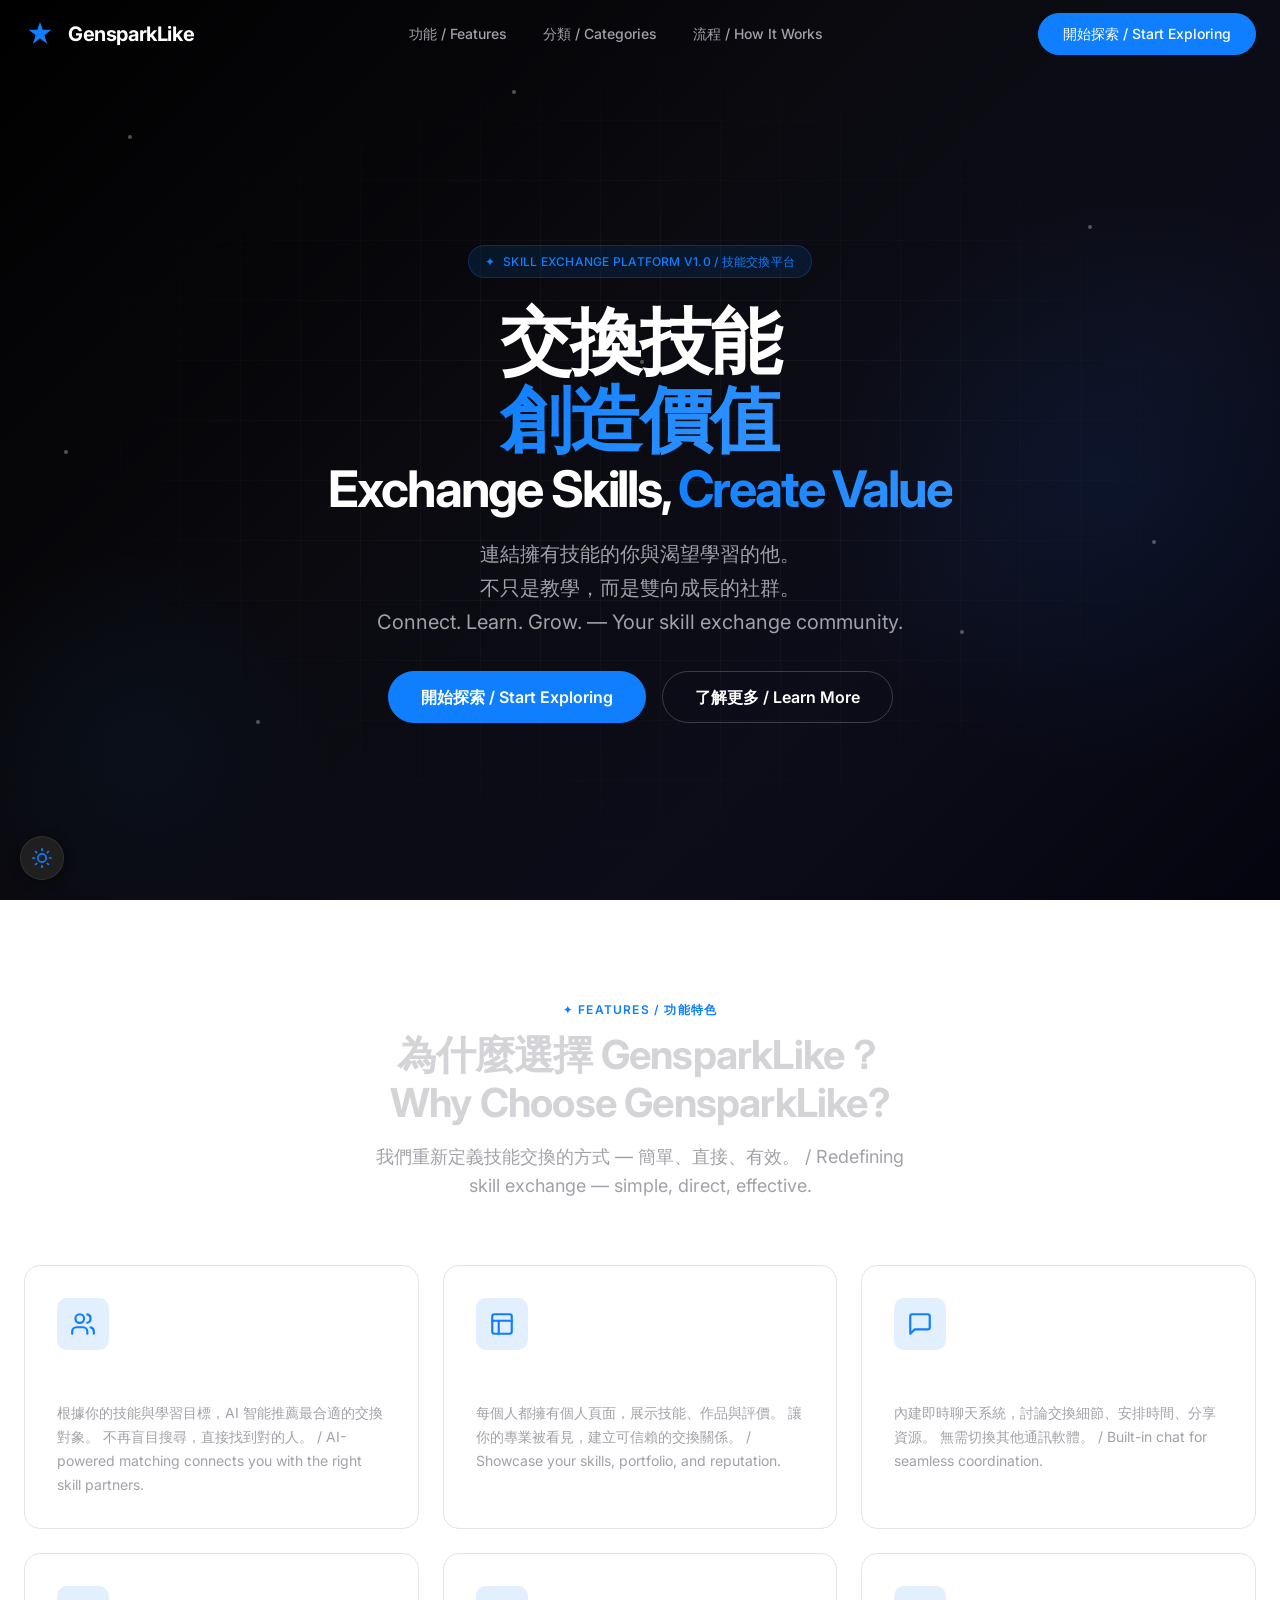
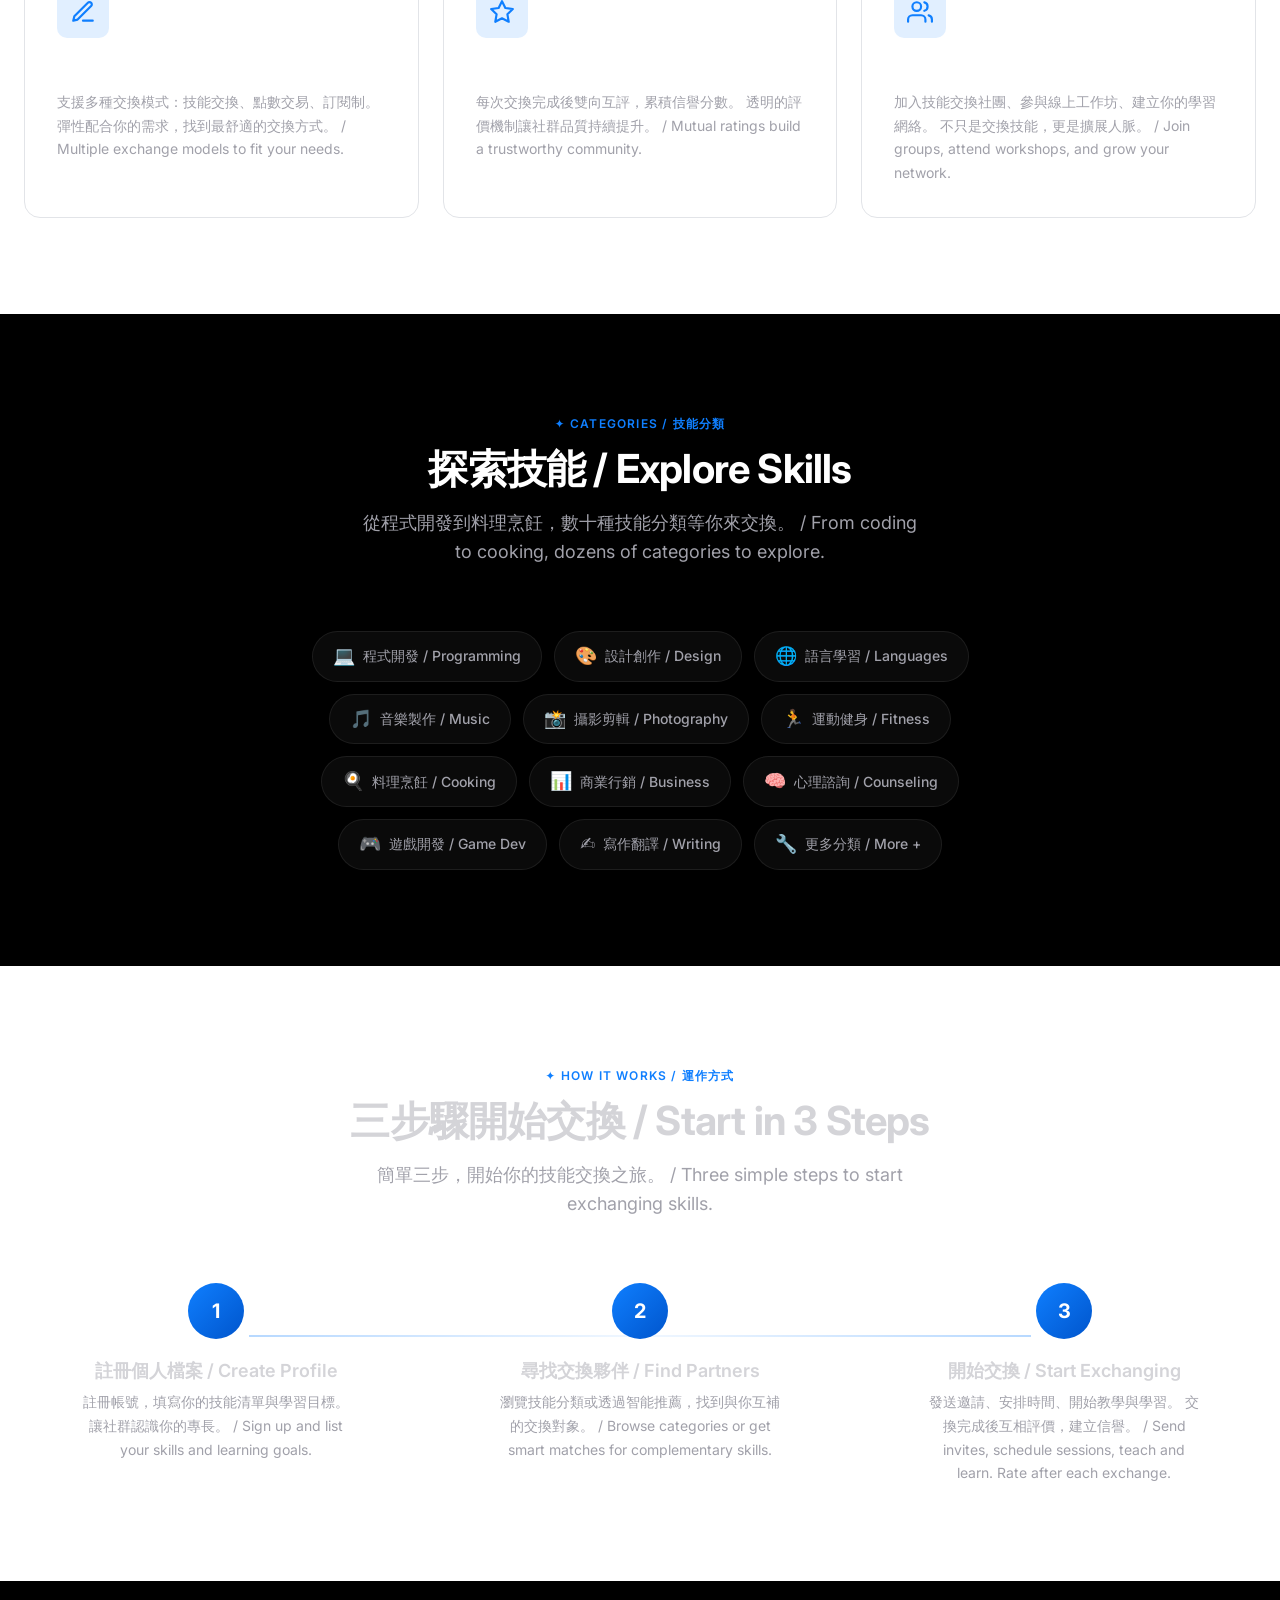
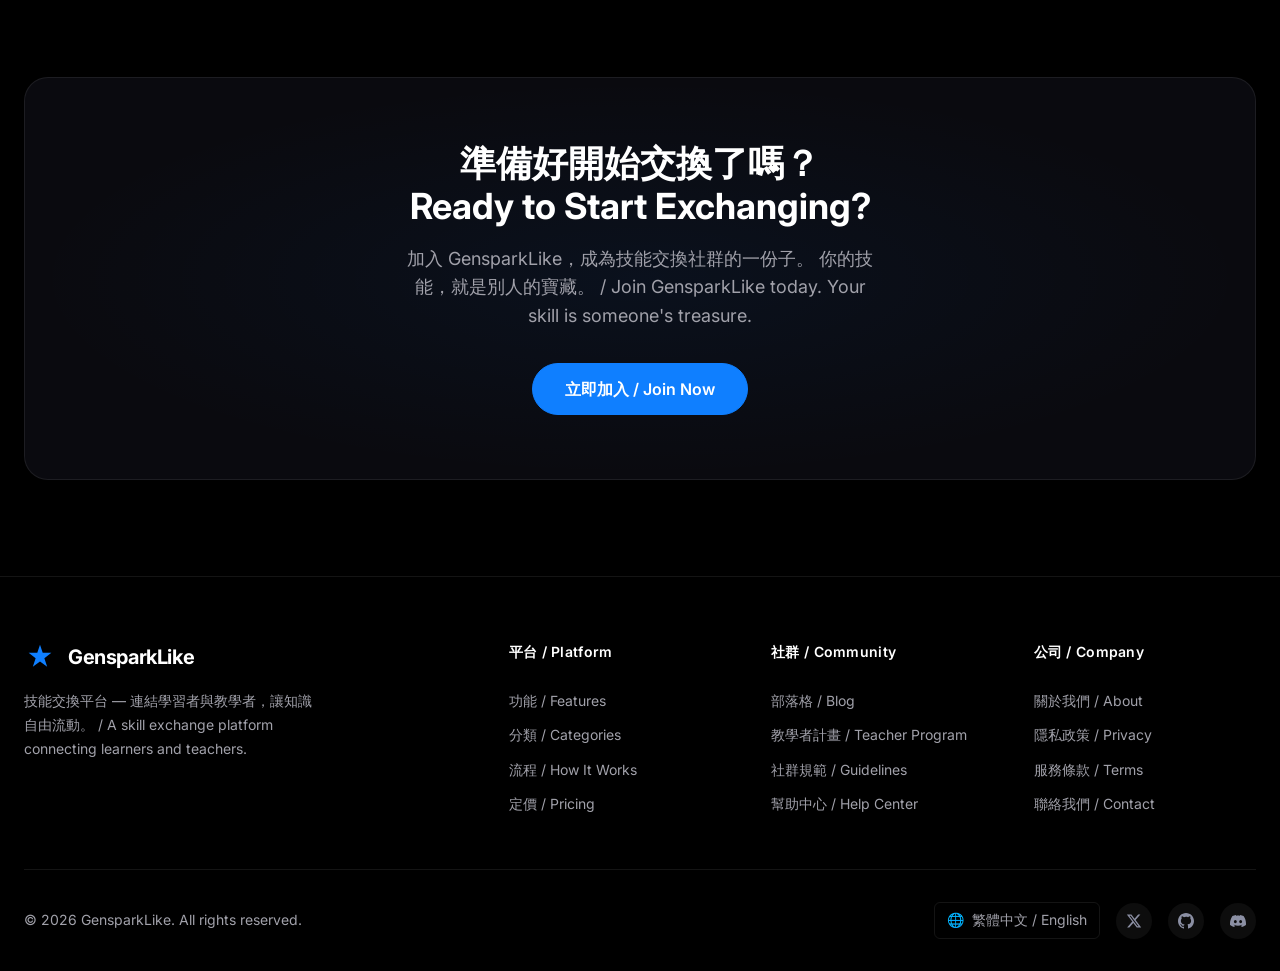
==== index.html @ 3aaff6c7 "feat: GensparkLike replica — workspace page with 30 themes, assistant settings, Cloudflare tunnel" ====
<!DOCTYPE html>
<html lang="zh-TW">
<head>
  <meta charset="UTF-8" />
  <meta name="viewport" content="width=device-width, initial-scale=1.0, maximum-scale=1.0, user-scalable=no" />
  <title>GensparkLike — Skill Exchange Platform / 技能交換平台</title>
  <meta name="description" content="GensparkLike is your skill exchange platform. Connect, learn, and grow through skill swapping. / 技能交換平台，連結學習者與教學者，交換技能共同成長。" />

  <!-- Fonts / 字體 -->
  <link rel="preconnect" href="https://fonts.googleapis.com" />
  <link rel="preconnect" href="https://fonts.gstatic.com" crossorigin />
  <link rel="stylesheet" href="https://fonts.googleapis.com/css2?family=Inter:wght@400;500;600;700&family=Source+Serif+4:ital,wght@0,400;0,600;0,700;1,400&family=JetBrains+Mono:wght@400;500&display=swap" />

  <!-- Stylesheet / 主樣式表 -->
  <link rel="stylesheet" href="assets/css/style.css" />
  <link rel="icon" type="image/svg+xml" href="data:image/svg+xml,%3Csvg xmlns='http://www.w3.org/2000/svg' viewBox='0 0 32 32'%3E%3Cpath d='M16 2L19.09 11.26L29 11.26L21 17.48L24.18 27L16 21.14L7.82 27L11 17.48L3 11.26L12.91 11.26Z' fill='%230f7fff'/%3E%3C/svg%3E" />
</head>
<body>

  <!-- ============================================================
       NAVBAR / 導航列
       ============================================================ -->
  <nav class="navbar" role="navigation" aria-label="Main navigation / 主導航">
    <div class="container">
      <!-- Logo -->
      <a href="/" class="navbar-logo">
        <span class="logo-icon">
          <svg viewBox="0 0 32 32" fill="none" xmlns="http://www.w3.org/2000/svg">
            <path d="M16 2L19.09 11.26L29 11.26L21 17.48L24.18 27L16 21.14L7.82 27L11 17.48L3 11.26L12.91 11.26Z" fill="#0f7fff"/>
          </svg>
        </span>
        GensparkLike
      </a>

      <!-- Navigation links / 導航連結 -->
      <div class="navbar-links">
        <a href="#features">功能 / Features</a>
        <a href="#categories">分類 / Categories</a>
        <a href="#how-it-works">流程 / How It Works</a>
      </div>

      <!-- Actions -->
      <div class="navbar-actions">
        <a href="workspace/" class="btn btn-primary">開始探索 / Start Exploring</a>
      </div>

      <!-- Hamburger toggle / 漢堡選單按鈕 -->
      <button class="navbar-toggle" aria-label="Toggle menu / 切換選單">
        <span></span>
        <span></span>
        <span></span>
      </button>
    </div>
  </nav>

  <!-- ============================================================
       HERO / 主視覺區
       ============================================================ -->
  <section class="hero" id="hero">
    <!-- 背景裝飾 / Decorative elements -->
    <div class="hero-glow"></div>
    <div class="hero-glow-2"></div>
    <div class="hero-stars">
      <div class="hero-star"></div>
      <div class="hero-star"></div>
      <div class="hero-star"></div>
      <div class="hero-star"></div>
      <div class="hero-star"></div>
      <div class="hero-star"></div>
      <div class="hero-star"></div>
      <div class="hero-star"></div>
    </div>

    <div class="hero-content">
      <div class="hero-badge">
        <span>✦</span>
        <span>Skill Exchange Platform v1.0 / 技能交換平台</span>
      </div>

      <h1 class="hero-title">
        交換技能<br class="mobile-only" />
        <span class="highlight">創造價值</span>
        <br />
        <span style="font-size: 0.7em; display: block; margin-top: 0.1em;">
          Exchange Skills, <span class="highlight">Create Value</span>
        </span>
      </h1>

      <p class="hero-subtitle">
        連結擁有技能的你與渴望學習的他。<br />
        不只是教學，而是雙向成長的社群。
        <br class="mobile-only" />
        Connect. Learn. Grow. — Your skill exchange community.
      </p>

      <div class="hero-actions">
        <a href="workspace/" class="btn btn-primary btn-lg">開始探索 / Start Exploring</a>
        <a href="#how-it-works" class="btn btn-secondary btn-lg">了解更多 / Learn More</a>
      </div>
    </div>
  </section>

  <!-- ============================================================
       FEATURES / 特色功能 (淺色背景)
       ============================================================ -->
  <section class="section section-light" id="features">
    <div class="container">
      <div class="section-header">
        <span class="section-label">✦ Features / 功能特色</span>
        <h2 class="section-title">為什麼選擇 GensparkLike？<br />Why Choose GensparkLike?</h2>
        <p class="section-desc">
          我們重新定義技能交換的方式 — 簡單、直接、有效。
          / Redefining skill exchange — simple, direct, effective.
        </p>
      </div>

      <div class="features-grid">
        <!-- Feature 1 -->
        <div class="feature-card fade-in">
          <div class="icon">
            <svg viewBox="0 0 24 24" fill="none" stroke="currentColor" stroke-width="2" stroke-linecap="round" stroke-linejoin="round">
              <path d="M16 21v-2a4 4 0 0 0-4-4H6a4 4 0 0 0-4 4v2" />
              <circle cx="9" cy="7" r="4" />
              <path d="M22 21v-2a4 4 0 0 0-3-3.87" />
              <path d="M16 3.13a4 4 0 0 1 0 7.75" />
            </svg>
          </div>
          <h3>智能配對 / Smart Matching</h3>
          <p>
            根據你的技能與學習目標，AI 智能推薦最合適的交換對象。
            不再盲目搜尋，直接找到對的人。
            / AI-powered matching connects you with the right skill partners.
          </p>
        </div>

        <!-- Feature 2 -->
        <div class="feature-card fade-in">
          <div class="icon">
            <svg viewBox="0 0 24 24" fill="none" stroke="currentColor" stroke-width="2" stroke-linecap="round" stroke-linejoin="round">
              <rect x="3" y="3" width="18" height="18" rx="2" ry="2" />
              <line x1="3" y1="9" x2="21" y2="9" />
              <line x1="9" y1="21" x2="9" y2="9" />
            </svg>
          </div>
          <h3>作品展示 / Portfolio Showcase</h3>
          <p>
            每個人都擁有個人頁面，展示技能、作品與評價。
            讓你的專業被看見，建立可信賴的交換關係。
            / Showcase your skills, portfolio, and reputation.
          </p>
        </div>

        <!-- Feature 3 -->
        <div class="feature-card fade-in">
          <div class="icon">
            <svg viewBox="0 0 24 24" fill="none" stroke="currentColor" stroke-width="2" stroke-linecap="round" stroke-linejoin="round">
              <path d="M21 15a2 2 0 0 1-2 2H7l-4 4V5a2 2 0 0 1 2-2h14a2 2 0 0 1 2 2z" />
            </svg>
          </div>
          <h3>即時溝通 / Instant Messaging</h3>
          <p>
            內建即時聊天系統，討論交換細節、安排時間、分享資源。
            無需切換其他通訊軟體。
            / Built-in chat for seamless coordination.
          </p>
        </div>

        <!-- Feature 4 -->
        <div class="feature-card fade-in">
          <div class="icon">
            <svg viewBox="0 0 24 24" fill="none" stroke="currentColor" stroke-width="2" stroke-linecap="round" stroke-linejoin="round">
              <path d="M12 20h9" />
              <path d="M16.5 3.5a2.121 2.121 0 0 1 3 3L7 19l-4 1 1-4L16.5 3.5z" />
            </svg>
          </div>
          <h3>靈活交易 / Flexible Exchange</h3>
          <p>
            支援多種交換模式：技能交換、點數交易、訂閱制。
            彈性配合你的需求，找到最舒適的交換方式。
            / Multiple exchange models to fit your needs.
          </p>
        </div>

        <!-- Feature 5 -->
        <div class="feature-card fade-in">
          <div class="icon">
            <svg viewBox="0 0 24 24" fill="none" stroke="currentColor" stroke-width="2" stroke-linecap="round" stroke-linejoin="round">
              <polygon points="12 2 15.09 8.26 22 9.27 17 14.14 18.18 21.02 12 17.77 5.82 21.02 7 14.14 2 9.27 8.91 8.26 12 2" />
            </svg>
          </div>
          <h3>評價系統 / Rating System</h3>
          <p>
            每次交換完成後雙向互評，累積信譽分數。
            透明的評價機制讓社群品質持續提升。
            / Mutual ratings build a trustworthy community.
          </p>
        </div>

        <!-- Feature 6 -->
        <div class="feature-card fade-in">
          <div class="icon">
            <svg viewBox="0 0 24 24" fill="none" stroke="currentColor" stroke-width="2" stroke-linecap="round" stroke-linejoin="round">
              <path d="M17 21v-2a4 4 0 0 0-4-4H5a4 4 0 0 0-4 4v2" />
              <circle cx="9" cy="7" r="4" />
              <path d="M23 21v-2a4 4 0 0 0-3-3.87" />
              <path d="M16 3.13a4 4 0 0 1 0 7.75" />
            </svg>
          </div>
          <h3>社群成長 / Community Growth</h3>
          <p>
            加入技能交換社團、參與線上工作坊、建立你的學習網絡。
            不只是交換技能，更是擴展人脈。
            / Join groups, attend workshops, and grow your network.
          </p>
        </div>
      </div>
    </div>
  </section>

  <!-- ============================================================
       CATEGORIES / 技能分類 (深色背景)
       ============================================================ -->
  <section class="section section-dark" id="categories">
    <div class="container">
      <div class="section-header">
        <span class="section-label">✦ Categories / 技能分類</span>
        <h2 class="section-title">探索技能 / Explore Skills</h2>
        <p class="section-desc">
          從程式開發到料理烹飪，數十種技能分類等你來交換。
          / From coding to cooking, dozens of categories to explore.
        </p>
      </div>

      <div class="categories-grid">
        <div class="category-tag">
          <span class="tag-icon">💻</span>
          程式開發 / Programming
        </div>
        <div class="category-tag">
          <span class="tag-icon">🎨</span>
          設計創作 / Design
        </div>
        <div class="category-tag">
          <span class="tag-icon">🌐</span>
          語言學習 / Languages
        </div>
        <div class="category-tag">
          <span class="tag-icon">🎵</span>
          音樂製作 / Music
        </div>
        <div class="category-tag">
          <span class="tag-icon">📸</span>
          攝影剪輯 / Photography
        </div>
        <div class="category-tag">
          <span class="tag-icon">🏃</span>
          運動健身 / Fitness
        </div>
        <div class="category-tag">
          <span class="tag-icon">🍳</span>
          料理烹飪 / Cooking
        </div>
        <div class="category-tag">
          <span class="tag-icon">📊</span>
          商業行銷 / Business
        </div>
        <div class="category-tag">
          <span class="tag-icon">🧠</span>
          心理諮詢 / Counseling
        </div>
        <div class="category-tag">
          <span class="tag-icon">🎮</span>
          遊戲開發 / Game Dev
        </div>
        <div class="category-tag">
          <span class="tag-icon">✍️</span>
          寫作翻譯 / Writing
        </div>
        <div class="category-tag">
          <span class="tag-icon">🔧</span>
          更多分類 / More +
        </div>
      </div>
    </div>
  </section>

  <!-- ============================================================
       HOW IT WORKS / 運作流程 (淺色背景)
       ============================================================ -->
  <section class="section section-light" id="how-it-works">
    <div class="container">
      <div class="section-header">
        <span class="section-label">✦ How It Works / 運作方式</span>
        <h2 class="section-title">三步驟開始交換 / Start in 3 Steps</h2>
        <p class="section-desc">
          簡單三步，開始你的技能交換之旅。
          / Three simple steps to start exchanging skills.
        </p>
      </div>

      <div class="steps-grid">
        <!-- Step 1 -->
        <div class="step-card fade-in">
          <div class="step-number">1</div>
          <h3>註冊個人檔案 / Create Profile</h3>
          <p>
            註冊帳號，填寫你的技能清單與學習目標。
            讓社群認識你的專長。
            / Sign up and list your skills and learning goals.
          </p>
        </div>

        <!-- Step 2 -->
        <div class="step-card fade-in">
          <div class="step-number">2</div>
          <h3>尋找交換夥伴 / Find Partners</h3>
          <p>
            瀏覽技能分類或透過智能推薦，找到與你互補的交換對象。
            / Browse categories or get smart matches for complementary skills.
          </p>
        </div>

        <!-- Step 3 -->
        <div class="step-card fade-in">
          <div class="step-number">3</div>
          <h3>開始交換 / Start Exchanging</h3>
          <p>
            發送邀請、安排時間、開始教學與學習。
            交換完成後互相評價，建立信譽。
            / Send invites, schedule sessions, teach and learn. Rate after each exchange.
          </p>
        </div>
      </div>
    </div>
  </section>

  <!-- ============================================================
       CTA BANNER / 行動呼籲 (深色背景)
       ============================================================ -->
  <section class="section section-dark">
    <div class="container">
      <div class="cta-banner fade-in">
        <h2>準備好開始交換了嗎？<br />Ready to Start Exchanging?</h2>
        <p>
          加入 GensparkLike，成為技能交換社群的一份子。
          你的技能，就是別人的寶藏。
          / Join GensparkLike today. Your skill is someone's treasure.
        </p>
        <a href="#" class="btn btn-primary btn-lg">立即加入 / Join Now</a>
      </div>
    </div>
  </section>

  <!-- ============================================================
       FOOTER / 頁尾
       ============================================================ -->
  <footer class="footer">
    <div class="container">
      <div class="footer-grid">
        <!-- Brand -->
        <div class="footer-brand">
          <a href="/" class="navbar-logo" style="margin-bottom: var(--space-4);">
            <span class="logo-icon">
              <svg viewBox="0 0 32 32" fill="none" xmlns="http://www.w3.org/2000/svg">
                <path d="M16 2L19.09 11.26L29 11.26L21 17.48L24.18 27L16 21.14L7.82 27L11 17.48L3 11.26L12.91 11.26Z" fill="#0f7fff"/>
              </svg>
            </span>
            GensparkLike
          </a>
          <p>
            技能交換平台 — 連結學習者與教學者，讓知識自由流動。
            / A skill exchange platform connecting learners and teachers.
          </p>
        </div>

        <!-- Column 1: Platform -->
        <div class="footer-col">
          <h4>平台 / Platform</h4>
          <a href="#features">功能 / Features</a>
          <a href="#categories">分類 / Categories</a>
          <a href="#how-it-works">流程 / How It Works</a>
          <a href="#">定價 / Pricing</a>
        </div>

        <!-- Column 2: Community -->
        <div class="footer-col">
          <h4>社群 / Community</h4>
          <a href="#">部落格 / Blog</a>
          <a href="#">教學者計畫 / Teacher Program</a>
          <a href="#">社群規範 / Guidelines</a>
          <a href="#">幫助中心 / Help Center</a>
        </div>

        <!-- Column 3: Company -->
        <div class="footer-col">
          <h4>公司 / Company</h4>
          <a href="#">關於我們 / About</a>
          <a href="#">隱私政策 / Privacy</a>
          <a href="#">服務條款 / Terms</a>
          <a href="#">聯絡我們 / Contact</a>
        </div>
      </div>

      <!-- Bottom bar / 底部 -->
      <div class="footer-bottom">
        <span>© 2026 GensparkLike. All rights reserved.</span>

        <div style="display: flex; align-items: center; gap: var(--space-4);">
          <div class="footer-lang">
            <span>🌐</span>
            <span>繁體中文 / English</span>
          </div>

          <div class="footer-social">
            <a href="#" aria-label="Twitter / X">
              <svg width="16" height="16" viewBox="0 0 24 24" fill="currentColor">
                <path d="M18.244 2.25h3.308l-7.227 8.26 8.502 11.24H16.17l-5.214-6.817L4.99 21.75H1.68l7.73-8.835L1.254 2.25H8.08l4.713 6.231zm-1.161 17.52h1.833L7.084 4.126H5.117z"/>
              </svg>
            </a>
            <a href="#" aria-label="GitHub">
              <svg width="16" height="16" viewBox="0 0 24 24" fill="currentColor">
                <path d="M12 0C5.374 0 0 5.373 0 12c0 5.302 3.438 9.8 8.207 11.387.599.111.793-.261.793-.577v-2.234c-3.338.726-4.033-1.416-4.033-1.416-.546-1.387-1.333-1.756-1.333-1.756-1.089-.745.083-.729.083-.729 1.205.084 1.839 1.237 1.839 1.237 1.07 1.834 2.807 1.304 3.492.997.107-.775.418-1.305.762-1.604-2.665-.305-5.467-1.334-5.467-5.931 0-1.311.469-2.381 1.236-3.221-.124-.303-.535-1.524.117-3.176 0 0 1.008-.322 3.301 1.23A11.509 11.509 0 0 1 12 5.803c1.02.005 2.047.138 3.006.404 2.291-1.552 3.297-1.23 3.297-1.23.653 1.653.242 2.874.118 3.176.77.84 1.235 1.911 1.235 3.221 0 4.609-2.807 5.624-5.479 5.921.43.372.823 1.102.823 2.222v3.293c0 .319.192.694.801.576C20.566 21.797 24 17.3 24 12c0-6.627-5.373-12-12-12z"/>
              </svg>
            </a>
            <a href="#" aria-label="Discord">
              <svg width="16" height="16" viewBox="0 0 24 24" fill="currentColor">
                <path d="M20.317 4.3698a19.7913 19.7913 0 00-4.8851-1.5152.0741.0741 0 00-.0785.0371c-.211.3753-.4447.8648-.6083 1.2495-1.8447-.2762-3.68-.2762-5.4868 0-.1636-.3933-.4058-.8742-.6177-1.2495a.077.077 0 00-.0785-.037 19.7363 19.7363 0 00-4.8852 1.515.0699.0699 0 00-.0321.0277C.5334 9.0458-.319 13.5799.0992 18.0578a.0824.0824 0 00.0312.0561c2.0528 1.5076 4.0413 2.4228 5.9929 3.0294a.0777.0777 0 00.0842-.0276c.4616-.6304.8731-1.2952 1.226-1.9942a.076.076 0 00-.0416-.1057c-.6528-.2476-1.2743-.5495-1.8722-.8923a.077.077 0 01-.0076-.1277c.1258-.0943.2517-.1923.3718-.2914a.0743.0743 0 01.0776-.0105c3.9278 1.7933 8.18 1.7933 12.0614 0a.0739.0739 0 01.0785.0095c.1202.099.246.1981.3728.2924a.077.077 0 01-.0066.1276 12.2986 12.2986 0 01-1.873.8914.0766.0766 0 00-.0407.1067c.3604.698.7719 1.3628 1.225 1.9932a.076.076 0 00.0842.0286c1.961-.6067 3.9495-1.5219 6.0023-3.0294a.077.077 0 00.0313-.0552c.5004-5.177-.8382-9.6739-3.5485-13.6604a.061.061 0 00-.0312-.0286zM8.02 15.3312c-1.1825 0-2.1569-1.0857-2.1569-2.419 0-1.3332.9555-2.4189 2.157-2.4189 1.2108 0 2.1757 1.0952 2.1568 2.419 0 1.3332-.9555 2.4189-2.1569 2.4189zm7.9748 0c-1.1825 0-2.1569-1.0857-2.1569-2.419 0-1.3332.9554-2.4189 2.1569-2.4189 1.2108 0 2.1757 1.0952 2.1568 2.419 0 1.3332-.946 2.4189-2.1568 2.4189z"/>
              </svg>
            </a>
          </div>
        </div>
      </div>
    </div>
  </footer>

  <!-- Floating theme button -->
  <div class="theme-floating-btn" id="themeFloatingBtn" aria-label="切換主題 / Switch Theme">
    <svg viewBox="0 0 24 24" fill="none" stroke="currentColor" stroke-width="2" stroke-linecap="round" stroke-linejoin="round">
      <circle cx="12" cy="12" r="5"/>
      <path d="M12 1v2M12 21v2M4.22 4.22l1.42 1.42M18.36 18.36l1.42 1.42M1 12h2M21 12h2M4.22 19.78l1.42-1.42M18.36 5.64l1.42-1.42"/>
    </svg>
  </div>

  <!-- Theme picker panel -->
  <div class="theme-picker" id="themePicker">
    <div class="theme-picker-header">
      <span>主題 / Themes</span>
      <button class="theme-picker-close" id="themePickerClose">&times;</button>
    </div>
    <div class="theme-picker-grid" id="themePickerGrid">
      <div class="theme-picker-item active-theme" data-theme="default"><span class="theme-picker-swatch" style="background:#3b82f6;"></span> Default</div>
      <div class="theme-picker-item" data-theme="slate"><span class="theme-picker-swatch" style="background:#a1a1aa;"></span> Slate</div>
      <div class="theme-picker-item" data-theme="carbon"><span class="theme-picker-swatch" style="background:#fafafa;"></span> Carbon</div>
      <div class="theme-picker-item" data-theme="forest"><span class="theme-picker-swatch" style="background:#4ade80;"></span> Forest</div>
      <div class="theme-picker-item" data-theme="ocean"><span class="theme-picker-swatch" style="background:#38bdf8;"></span> Ocean</div>
      <div class="theme-picker-item" data-theme="pine"><span class="theme-picker-swatch" style="background:#d97706;"></span> Pine</div>
      <div class="theme-picker-item" data-theme="moss"><span class="theme-picker-swatch" style="background:#84cc16;"></span> Moss</div>
      <div class="theme-picker-item" data-theme="sunset"><span class="theme-picker-swatch" style="background:#ff7b4a;"></span> Sunset</div>
      <div class="theme-picker-item" data-theme="ember"><span class="theme-picker-swatch" style="background:#ef4444;"></span> Ember</div>
      <div class="theme-picker-item" data-theme="amber"><span class="theme-picker-swatch" style="background:#f59e0b;"></span> Amber</div>
      <div class="theme-picker-item" data-theme="rose"><span class="theme-picker-swatch" style="background:#f472b6;"></span> Rose</div>
      <div class="theme-picker-item" data-theme="violet"><span class="theme-picker-swatch" style="background:#a78bfa;"></span> Violet</div>
      <div class="theme-picker-item" data-theme="sapphire"><span class="theme-picker-swatch" style="background:#60a5fa;"></span> Sapphire</div>
      <div class="theme-picker-item" data-theme="teal"><span class="theme-picker-swatch" style="background:#2dd4bf;"></span> Teal</div>
      <div class="theme-picker-item" data-theme="frost"><span class="theme-picker-swatch" style="background:#7dd3fc;"></span> Frost</div>
      <div class="theme-picker-item" data-theme="midnight"><span class="theme-picker-swatch" style="background:#c084fc;"></span> Midnight</div>
      <div class="theme-picker-item" data-theme="cinnamor"><span class="theme-picker-swatch" style="background:#fb923c;"></span> Cinnamor</div>
      <div class="theme-picker-item" data-theme="abyss"><span class="theme-picker-swatch" style="background:#22c55e;"></span> Abyss</div>
      <div class="theme-picker-item" data-theme="royal"><span class="theme-picker-swatch" style="background:#fbbf24;"></span> Royal</div>
      <div class="theme-picker-item" data-theme="blood"><span class="theme-picker-swatch" style="background:#dc2626;"></span> Blood</div>
      <div class="theme-picker-item" data-theme="steel"><span class="theme-picker-swatch" style="background:#64748b;"></span> Steel</div>
      <div class="theme-picker-item" data-theme="cherry"><span class="theme-picker-swatch" style="background:#fb7185;"></span> Cherry</div>
      <div class="theme-picker-item" data-theme="ink"><span class="theme-picker-swatch" style="background:#f5d742;"></span> Ink</div>
      <div class="theme-picker-item" data-theme="shadow"><span class="theme-picker-swatch" style="background:#cbd5e1;"></span> Shadow</div>
      <div class="theme-picker-item" data-theme="lavender"><span class="theme-picker-swatch" style="background:#c4b5fd;"></span> Lavender</div>
      <div class="theme-picker-item" data-theme="cedar"><span class="theme-picker-swatch" style="background:#b8860b;"></span> Cedar</div>
      <div class="theme-picker-item" data-theme="storm"><span class="theme-picker-swatch" style="background:#facc15;"></span> Storm</div>
      <div class="theme-picker-item" data-theme="copper"><span class="theme-picker-swatch" style="background:#c2410c;"></span> Copper</div>
      <div class="theme-picker-item" data-theme="neon"><span class="theme-picker-swatch" style="background:#22d3ee;"></span> Neon</div>
      <div class="theme-picker-item" data-theme="dusk"><span class="theme-picker-swatch" style="background:#818cf8;"></span> Dusk</div>
    </div>
  </div>

  <script>
    /* ── Theme picker ── */
    document.addEventListener('DOMContentLoaded', () => {
      const themeBtn = document.getElementById('themeFloatingBtn');
      const themePicker = document.getElementById('themePicker');
      const themePickerClose = document.getElementById('themePickerClose');
      const themeItems = document.querySelectorAll('.theme-picker-item');

      if (themeBtn && themePicker) {
        themeBtn.addEventListener('click', (e) => {
          e.stopPropagation();
          themePicker.classList.toggle('open');
        });

        if (themePickerClose) {
          themePickerClose.addEventListener('click', () => {
            themePicker.classList.remove('open');
          });
        }

        document.addEventListener('click', (e) => {
          if (!themePicker.contains(e.target) && e.target !== themeBtn) {
            themePicker.classList.remove('open');
          }
        });
      }

      themeItems.forEach(item => {
        item.addEventListener('click', () => {
          const theme = item.dataset.theme;
          if (!theme) return;

          if (theme === 'default') {
            document.documentElement.removeAttribute('data-theme');
          } else {
            document.documentElement.setAttribute('data-theme', theme);
          }

          themeItems.forEach(t => t.classList.remove('active-theme'));
          item.classList.add('active-theme');
          themePicker.classList.remove('open');
        });
      });
    });
  </script>

  <!-- JavaScript -->
  <script src="assets/js/main.js"></script>

</body>
</html>
---- assets/css/style.css ----
/* ============================================================
   GensparkLike — Skill Exchange Platform
   主樣式表 / Main Stylesheet
   設計參考 / Design Reference: https://www.genspark.ai/
   ============================================================ */

/* ── CSS Custom Properties (Design System) ── */
:root {
  /* 品牌色彩 / Brand Colors */
  --color-black: #000000;
  --color-white: #ffffff;
  --color-accent: var(--accent);
  --color-accent-hover: var(--accent-hover);
  --color-accent-subtle: color-mix(in srgb, var(--color-accent) 12%, transparent);

  /* 中性色 / Neutral */
  --gray-50: #f8f9fa;
  --gray-100: #f0f1f3;
  --gray-200: #e2e4e8;
  --gray-300: #c4c7cc;
  --gray-400: #9ea1ad;
  --gray-500: #8b8fa3;
  --gray-600: #6b6f82;
  --gray-700: #4a4d59;
  --gray-800: #2e3039;
  --gray-900: #1a1b1e;

  /* 語意色彩 / Semantic */
  --color-bg: var(--bg);
  --color-bg-alt: #0a0a0f;
  --color-bg-card: var(--surface);
  --color-text: var(--text);
  --color-text-secondary: var(--text-muted);
  --color-text-body: var(--text-secondary);
  --color-border: var(--border);
  --color-border-card: var(--gray-200);
  --color-border-card-hover: var(--gray-300);

  --bg: #000000;
  --sidebar-bg: #000000;
  --sidebar-border: #1f1f1f;
  --surface: #ffffff;
  --surface-hover: #f0f1f3;
  --border: rgba(255,255,255,0.08);
  --border-hover: rgba(255,255,255,0.15);
  --text: #ffffff;
  --text-secondary: #d4d4d8;
  --text-tertiary: #71717a;
  --text-muted: #a1a1aa;
  --accent: #0f7fff;
  --accent-hover: #3395ff;
  --nav-active-bg: #1f1f1f;
  --menu-bg: #1f1f1f;
  --menu-hover: #2a2a2a;
  --placeholder: #5a5a5a;
  --btn-primary-bg: #ffffff;
  --btn-primary-text: #000000;
  --btn-primary-hover: #e4e4e7;
  --scrollbar-thumb: rgba(255,255,255,0.08);

  /* 字體 / Typography */
  --font-sans: 'Inter', system-ui, -apple-system, BlinkMacSystemFont, 'Segoe UI', sans-serif;
  --font-serif: 'Source Serif 4', Georgia, 'Times New Roman', serif;
  --font-mono: 'JetBrains Mono', 'Fira Code', 'Consolas', monospace;

  /* 字級 / Font Sizes */
  --text-xs: 0.75rem;
  --text-sm: 0.875rem;
  --text-base: 1rem;
  --text-lg: 1.125rem;
  --text-xl: 1.25rem;
  --text-2xl: 1.5rem;
  --text-3xl: 2rem;
  --text-4xl: 2.5rem;
  --text-5xl: 3.5rem;
  --text-6xl: 4.5rem;

  /* 間距 / Spacing */
  --space-1: 0.25rem;
  --space-2: 0.5rem;
  --space-3: 0.75rem;
  --space-4: 1rem;
  --space-5: 1.25rem;
  --space-6: 1.5rem;
  --space-8: 2rem;
  --space-10: 2.5rem;
  --space-12: 3rem;
  --space-16: 4rem;
  --space-20: 5rem;
  --space-24: 6rem;

  /* 圓角 / Border Radius */
  --radius-sm: 6px;
  --radius-md: 10px;
  --radius-lg: 16px;
  --radius-xl: 24px;
  --radius-full: 9999px;

  /* 陰影 / Shadows */
  --shadow-sm: 0 1px 2px rgba(0, 0, 0, 0.04);
  --shadow-md: 0 4px 16px rgba(0, 0, 0, 0.08);
  --shadow-lg: 0 8px 32px rgba(0, 0, 0, 0.12);
  --shadow-xl: 0 16px 48px rgba(0, 0, 0, 0.16);

  /* 轉場 / Transitions */
  --transition-fast: 150ms ease;
  --transition-base: 250ms ease;
  --transition-slow: 400ms ease;

  /* 佈局 / Layout */
  --max-width: 1280px;
  --nav-height: 68px;
}

/* ── Reset ── */
*,
*::before,
*::after {
  margin: 0;
  padding: 0;
  box-sizing: border-box;
}

html {
  scroll-behavior: smooth;
  -webkit-font-smoothing: antialiased;
  -moz-osx-font-smoothing: grayscale;
}

body {
  font-family: var(--font-sans);
  font-size: var(--text-base);
  line-height: 1.6;
  color: var(--color-text);
  background-color: var(--color-bg);
  overflow-x: hidden;
}

img {
  max-width: 100%;
  height: auto;
  display: block;
}

a {
  color: inherit;
  text-decoration: none;
  transition: color var(--transition-fast);
}

ul {
  list-style: none;
}

/* ── Container ── */
.container {
  width: 100%;
  max-width: var(--max-width);
  margin: 0 auto;
  padding: 0 var(--space-6);
}

/* ── Typography ── */
.heading-xl {
  font-family: var(--font-sans);
  font-size: var(--text-5xl);
  font-weight: 700;
  line-height: 1.1;
  letter-spacing: -0.03em;
}

.heading-lg {
  font-family: var(--font-sans);
  font-size: var(--text-4xl);
  font-weight: 700;
  line-height: 1.2;
  letter-spacing: -0.02em;
}

.heading-md {
  font-family: var(--font-sans);
  font-size: var(--text-2xl);
  font-weight: 600;
  line-height: 1.3;
}

.heading-sm {
  font-family: var(--font-sans);
  font-size: var(--text-lg);
  font-weight: 600;
  line-height: 1.4;
}

.text-secondary {
  color: var(--color-text-secondary);
}

/* ── Buttons / Button 按鈕 ── */
.btn {
  display: inline-flex;
  align-items: center;
  justify-content: center;
  gap: var(--space-2);
  padding: 0.625rem 1.5rem;
  font-family: var(--font-sans);
  font-size: var(--text-sm);
  font-weight: 500;
  line-height: 1.4;
  border: 1px solid transparent;
  border-radius: var(--radius-full);
  cursor: pointer;
  transition: all var(--transition-base);
  white-space: nowrap;
}

.btn-primary {
  background-color: var(--color-accent);
  color: var(--color-white);
  border-color: var(--color-accent);
}

.btn-primary:hover {
  background-color: var(--color-accent-hover);
  border-color: var(--color-accent-hover);
  transform: translateY(-1px);
  box-shadow: 0 4px 20px rgba(15, 127, 255, 0.35);
}

.btn-secondary {
  background-color: transparent;
  color: var(--color-white);
  border-color: rgba(255, 255, 255, 0.2);
}

.btn-secondary:hover {
  border-color: rgba(255, 255, 255, 0.4);
  background-color: rgba(255, 255, 255, 0.05);
  transform: translateY(-1px);
}

.btn-lg {
  padding: 0.875rem 2rem;
  font-size: var(--text-base);
  font-weight: 600;
}

/* ============================================================
   NAVBAR / 導航列
   ============================================================ */
.navbar {
  position: fixed;
  top: 0;
  left: 0;
  right: 0;
  z-index: 1000;
  height: var(--nav-height);
  display: flex;
  align-items: center;
  transition: all var(--transition-base);
  background-color: transparent;
}

.navbar.scrolled {
  background-color: rgba(0, 0, 0, 0.75);
  backdrop-filter: blur(16px) saturate(180%);
  -webkit-backdrop-filter: blur(16px) saturate(180%);
  border-bottom: 1px solid rgba(255, 255, 255, 0.06);
}

.navbar .container {
  display: flex;
  align-items: center;
  justify-content: space-between;
}

/* Logo */
.navbar-logo {
  display: flex;
  align-items: center;
  gap: var(--space-3);
  font-size: var(--text-xl);
  font-weight: 700;
  color: var(--color-text);
  letter-spacing: -0.02em;
}

.navbar-logo .logo-icon {
  width: 32px;
  height: 32px;
  display: flex;
  align-items: center;
  justify-content: center;
}

.navbar-logo .logo-icon svg {
  width: 28px;
  height: 28px;
}

/* Navigation links / 導航連結 */
.navbar-links {
  display: flex;
  align-items: center;
  gap: var(--space-1);
}

.navbar-links a {
  padding: 0.5rem 1rem;
  font-size: var(--text-sm);
  font-weight: 500;
  color: var(--color-text-secondary);
  border-radius: var(--radius-sm);
  transition: all var(--transition-fast);
}

.navbar-links a:hover {
  color: var(--color-text);
  background-color: rgba(255, 255, 255, 0.06);
}

/* Navbar CTA */
.navbar-actions {
  display: flex;
  align-items: center;
  gap: var(--space-3);
}

/* Hamburger menu / 漢堡選單 */
.navbar-toggle {
  display: none;
  flex-direction: column;
  gap: 5px;
  background: none;
  border: none;
  cursor: pointer;
  padding: var(--space-2);
}

.navbar-toggle span {
  display: block;
  width: 22px;
  height: 2px;
  background-color: var(--color-text);
  border-radius: 2px;
  transition: all var(--transition-base);
}

.navbar-toggle.active span:nth-child(1) {
  transform: translateY(7px) rotate(45deg);
}

.navbar-toggle.active span:nth-child(2) {
  opacity: 0;
}

.navbar-toggle.active span:nth-child(3) {
  transform: translateY(-7px) rotate(-45deg);
}

/* ============================================================
   HERO / 主視覺區
   ============================================================ */
.hero {
  position: relative;
  min-height: 100vh;
  display: flex;
  align-items: center;
  justify-content: center;
  background: linear-gradient(135deg, #000000 0%, #0a0a0f 40%, #0d0d1a 70%, #050510 100%);
  overflow: hidden;
  padding-top: var(--nav-height);
}

/* 背景網格 / Background grid */
.hero::before {
  content: '';
  position: absolute;
  inset: 0;
  background-image:
    linear-gradient(rgba(255, 255, 255, 0.03) 1px, transparent 1px),
    linear-gradient(90deg, rgba(255, 255, 255, 0.03) 1px, transparent 1px);
  background-size: 60px 60px;
  mask-image: radial-gradient(ellipse at center, black 30%, transparent 70%);
  -webkit-mask-image: radial-gradient(ellipse at center, black 30%, transparent 70%);
}

/* 裝飾光暈 / Decorative glow */
.hero-glow {
  position: absolute;
  width: 600px;
  height: 600px;
  border-radius: 50%;
  background: radial-gradient(circle, rgba(15, 127, 255, 0.08) 0%, transparent 70%);
  top: 20%;
  right: -10%;
  pointer-events: none;
}

.hero-glow-2 {
  position: absolute;
  width: 400px;
  height: 400px;
  border-radius: 50%;
  background: radial-gradient(circle, rgba(15, 127, 255, 0.05) 0%, transparent 70%);
  bottom: -5%;
  left: -5%;
  pointer-events: none;
}

/* 星形裝飾 / Star decorations */
.hero-stars {
  position: absolute;
  inset: 0;
  pointer-events: none;
  overflow: hidden;
}

.hero-star {
  position: absolute;
  width: 4px;
  height: 4px;
  background-color: var(--color-white);
  border-radius: 50%;
  opacity: 0.3;
  animation: twinkle 3s ease-in-out infinite;
}

.hero-star:nth-child(1) { top: 15%; left: 10%; animation-delay: 0s; }
.hero-star:nth-child(2) { top: 25%; left: 85%; animation-delay: 0.5s; }
.hero-star:nth-child(3) { top: 50%; left: 5%; animation-delay: 1s; }
.hero-star:nth-child(4) { top: 70%; left: 75%; animation-delay: 1.5s; }
.hero-star:nth-child(5) { top: 40%; left: 50%; animation-delay: 2s; }
.hero-star:nth-child(6) { top: 80%; left: 20%; animation-delay: 0.8s; }
.hero-star:nth-child(7) { top: 10%; left: 40%; animation-delay: 1.2s; }
.hero-star:nth-child(8) { top: 60%; left: 90%; animation-delay: 0.3s; }

@keyframes twinkle {
  0%, 100% { opacity: 0.2; transform: scale(1); }
  50% { opacity: 0.7; transform: scale(1.5); }
}

.hero-content {
  position: relative;
  z-index: 1;
  text-align: center;
  max-width: 800px;
  padding: var(--space-8);
  animation: heroFadeIn 1s ease-out forwards;
}

@keyframes heroFadeIn {
  from {
    opacity: 0;
    transform: translateY(30px);
  }
  to {
    opacity: 1;
    transform: translateY(0);
  }
}

.hero-badge {
  display: inline-flex;
  align-items: center;
  gap: var(--space-2);
  padding: 0.375rem 1rem;
  font-size: var(--text-xs);
  font-weight: 500;
  color: var(--color-accent);
  background-color: var(--color-accent-subtle);
  border: 1px solid color-mix(in srgb, var(--color-accent) 25%, transparent);
  border-radius: var(--radius-full);
  margin-bottom: var(--space-6);
  letter-spacing: 0.02em;
  text-transform: uppercase;
}

.hero-title {
  font-size: clamp(2.5rem, 6vw, 4.5rem);
  font-weight: 700;
  line-height: 1.08;
  letter-spacing: -0.03em;
  margin-bottom: var(--space-5);
}

.hero-title .highlight {
  background: linear-gradient(135deg, var(--color-accent) 0%, var(--color-accent-hover) 100%);
  -webkit-background-clip: text;
  -webkit-text-fill-color: transparent;
  background-clip: text;
}

.hero-subtitle {
  font-size: clamp(1rem, 2vw, 1.25rem);
  color: var(--color-text-secondary);
  line-height: 1.7;
  margin-bottom: var(--space-8);
  max-width: 600px;
  margin-left: auto;
  margin-right: auto;
}

.hero-actions {
  display: flex;
  align-items: center;
  justify-content: center;
  gap: var(--space-4);
  flex-wrap: wrap;
}

/* ============================================================
   SECTION / 通用區塊
   ============================================================ */
.section {
  padding: var(--space-24) 0;
}

.section-dark {
  background-color: var(--color-bg);
  color: var(--color-white);
}

.section-light {
  background-color: var(--color-bg-card);
  color: var(--color-text-body);
}

.section-header {
  text-align: center;
  margin-bottom: var(--space-16);
}

.section-header .section-label {
  display: inline-block;
  font-size: var(--text-xs);
  font-weight: 600;
  text-transform: uppercase;
  letter-spacing: 0.1em;
  color: var(--color-accent);
  margin-bottom: var(--space-3);
}

.section-header .section-title {
  font-size: clamp(1.75rem, 4vw, 2.5rem);
  font-weight: 700;
  line-height: 1.2;
  letter-spacing: -0.02em;
  margin-bottom: var(--space-4);
}

.section-header .section-desc {
  font-size: var(--text-lg);
  color: var(--color-text-secondary);
  max-width: 560px;
  margin: 0 auto;
}

.section-light .section-header .section-desc {
  color: var(--color-text-secondary);
}

/* ============================================================
   FEATURES / 特色卡片
   ============================================================ */
.features-grid {
  display: grid;
  grid-template-columns: repeat(3, 1fr);
  gap: var(--space-6);
}

.feature-card {
  background-color: var(--color-bg-card);
  border: 1px solid var(--color-border-card);
  border-radius: var(--radius-lg);
  padding: var(--space-8);
  transition: all var(--transition-base);
  cursor: default;
}

.feature-card:hover {
  transform: translateY(-4px);
  box-shadow: var(--shadow-lg);
  border-color: var(--color-border-card-hover);
}

.feature-card .icon {
  width: 52px;
  height: 52px;
  border-radius: var(--radius-md);
  background-color: var(--color-accent-subtle);
  display: flex;
  align-items: center;
  justify-content: center;
  margin-bottom: var(--space-5);
  color: var(--color-accent);
}

.feature-card .icon svg {
  width: 26px;
  height: 26px;
}

.feature-card h3 {
  font-size: var(--text-lg);
  font-weight: 600;
  color: var(--color-text);
  margin-bottom: var(--space-2);
  line-height: 1.3;
}

.feature-card p {
  font-size: var(--text-sm);
  color: var(--color-text-secondary);
  line-height: 1.7;
}

/* ============================================================
   CATEGORIES / 技能分類
   ============================================================ */
.categories-grid {
  display: flex;
  flex-wrap: wrap;
  justify-content: center;
  gap: var(--space-3);
  max-width: 720px;
  margin: 0 auto;
}

.category-tag {
  display: inline-flex;
  align-items: center;
  gap: var(--space-2);
  padding: 0.625rem 1.25rem;
  font-size: var(--text-sm);
  font-weight: 500;
  color: var(--color-text-secondary);
  background-color: rgba(255, 255, 255, 0.04);
  border: 1px solid var(--color-border);
  border-radius: var(--radius-full);
  transition: all var(--transition-base);
  cursor: pointer;
}

.category-tag:hover {
  color: var(--color-text);
  background-color: var(--color-accent-subtle);
  border-color: var(--color-accent);
  transform: translateY(-2px);
}

.category-tag .tag-icon {
  font-size: var(--text-lg);
}

/* ============================================================
   HOW IT WORKS / 運作流程
   ============================================================ */
.steps-grid {
  display: grid;
  grid-template-columns: repeat(3, 1fr);
  gap: var(--space-10);
  position: relative;
}

/* 連接線（桌面版）/ Connecting line */
.steps-grid::before {
  content: '';
  position: absolute;
  top: 52px;
  left: calc(16.67% + 20px);
  right: calc(16.67% + 20px);
  height: 2px;
  background: linear-gradient(90deg, var(--color-accent), color-mix(in srgb, var(--color-accent) 20%, transparent), var(--color-accent));
  opacity: 0.3;
}

.step-card {
  text-align: center;
  position: relative;
}

.step-number {
  width: 56px;
  height: 56px;
  border-radius: 50%;
  background: linear-gradient(135deg, var(--color-accent), #0055cc);
  color: var(--color-white);
  font-size: var(--text-xl);
  font-weight: 700;
  display: flex;
  align-items: center;
  justify-content: center;
  margin: 0 auto var(--space-5);
  position: relative;
  z-index: 1;
}

.step-card h3 {
  font-size: var(--text-lg);
  font-weight: 600;
  margin-bottom: var(--space-2);
  line-height: 1.3;
}

.step-card p {
  font-size: var(--text-sm);
  color: var(--color-text-secondary);
  line-height: 1.7;
  max-width: 280px;
  margin: 0 auto;
}

/* ============================================================
   CTA BANNER / 行動呼籲橫幅
   ============================================================ */
.cta-banner {
  background: var(--color-bg-alt);
  border: 1px solid var(--color-border);
  border-radius: var(--radius-xl);
  padding: var(--space-16) var(--space-8);
  text-align: center;
  position: relative;
  overflow: hidden;
}

.cta-banner::before {
  content: '';
  position: absolute;
  inset: 0;
  background: radial-gradient(ellipse at center, rgba(15, 127, 255, 0.06) 0%, transparent 70%);
  pointer-events: none;
}

.cta-banner h2 {
  font-size: clamp(1.5rem, 3.5vw, 2.25rem);
  font-weight: 700;
  line-height: 1.2;
  margin-bottom: var(--space-4);
  position: relative;
}

.cta-banner p {
  font-size: var(--text-lg);
  color: var(--color-text-secondary);
  margin-bottom: var(--space-8);
  max-width: 480px;
  margin-left: auto;
  margin-right: auto;
  position: relative;
}

.cta-banner .btn {
  position: relative;
}

/* ============================================================
   FOOTER / 頁尾
   ============================================================ */
.footer {
  background-color: var(--sidebar-bg);
  border-top: 1px solid var(--color-border);
  padding: var(--space-16) 0 var(--space-8);
}

.footer-grid {
  display: grid;
  grid-template-columns: 2fr 1fr 1fr 1fr;
  gap: var(--space-10);
  margin-bottom: var(--space-12);
}

.footer-brand p {
  font-size: var(--text-sm);
  color: var(--color-text-secondary);
  margin-top: var(--space-4);
  max-width: 300px;
  line-height: 1.7;
}

.footer-col h4 {
  font-size: var(--text-sm);
  font-weight: 600;
  color: var(--color-text);
  margin-bottom: var(--space-5);
  letter-spacing: 0.02em;
}

.footer-col a {
  display: block;
  font-size: var(--text-sm);
  color: var(--color-text-secondary);
  padding: 0.375rem 0;
  transition: color var(--transition-fast);
}

.footer-col a:hover {
  color: var(--color-text);
}

.footer-bottom {
  padding-top: var(--space-8);
  border-top: 1px solid var(--color-border);
  display: flex;
  align-items: center;
  justify-content: space-between;
  flex-wrap: wrap;
  gap: var(--space-4);
}

.footer-bottom span {
  font-size: var(--text-sm);
  color: var(--color-text-secondary);
}

.footer-social {
  display: flex;
  gap: var(--space-4);
}

.footer-social a {
  width: 36px;
  height: 36px;
  border-radius: 50%;
  background-color: rgba(255, 255, 255, 0.05);
  display: flex;
  align-items: center;
  justify-content: center;
  color: var(--gray-500);
  transition: all var(--transition-fast);
}

.footer-social a:hover {
  background-color: var(--color-accent);
  color: var(--color-white);
  transform: translateY(-2px);
}

.footer-lang {
  display: flex;
  align-items: center;
  gap: var(--space-2);
  font-size: var(--text-sm);
  color: var(--gray-500);
  cursor: pointer;
  padding: 0.375rem 0.75rem;
  border: 1px solid rgba(255, 255, 255, 0.08);
  border-radius: var(--radius-sm);
  transition: all var(--transition-fast);
}

.footer-lang:hover {
  border-color: rgba(255, 255, 255, 0.2);
  color: var(--color-white);
}

/* ============================================================
   MOBILE RESPONSIVE / 行動版響應式
   ============================================================ */

/* Tablet / 平板 (≤1024px) */
@media (max-width: 1024px) {
  .features-grid {
    grid-template-columns: repeat(2, 1fr);
  }

  .steps-grid::before {
    display: none;
  }

  .footer-grid {
    grid-template-columns: 1fr 1fr;
  }
}

/* Mobile / 手機 (≤768px) */
@media (max-width: 768px) {
  :root {
    --nav-height: 60px;
  }

  .container {
    padding: 0 var(--space-4);
  }

  /* Navbar mobile */
  .navbar-links {
    display: none;
    position: fixed;
    top: var(--nav-height);
    left: 0;
    right: 0;
    background-color: rgba(0, 0, 0, 0.95);
    backdrop-filter: blur(20px);
    -webkit-backdrop-filter: blur(20px);
    flex-direction: column;
    padding: var(--space-4);
    gap: var(--space-1);
    border-bottom: 1px solid rgba(255, 255, 255, 0.06);
  }

  .navbar-links.open {
    display: flex;
  }

  .navbar-links a {
    padding: 0.75rem 1rem;
    width: 100%;
    font-size: var(--text-base);
  }

  .navbar-actions .btn {
    display: none;
  }

  .navbar-toggle {
    display: flex;
  }

  /* Hero */
  .hero {
    min-height: 90vh;
  }

  .hero-content {
    padding: var(--space-4);
  }

  .hero-actions {
    flex-direction: column;
    width: 100%;
  }

  .hero-actions .btn {
    width: 100%;
  }

  /* Features */
  .features-grid {
    grid-template-columns: 1fr;
  }

  /* Steps */
  .steps-grid {
    grid-template-columns: 1fr;
    gap: var(--space-8);
  }

  .step-card p {
    max-width: 100%;
  }

  /* Footer */
  .footer-grid {
    grid-template-columns: 1fr;
    gap: var(--space-8);
  }

  .footer-bottom {
    flex-direction: column;
    text-align: center;
  }
}

/* Small mobile / 小手機 (≤480px) */
@media (max-width: 480px) {
  .section {
    padding: var(--space-16) 0;
  }

  .feature-card {
    padding: var(--space-6);
  }
}

/* ── Animations / 動畫 ── */
.fade-in {
  opacity: 0;
  transform: translateY(20px);
  transition: opacity 0.6s ease-out, transform 0.6s ease-out;
}

.fade-in.visible {
  opacity: 1;
  transform: translateY(0);
}

/* ============================================================
   WORKSPACE 4.0 LANDING — Genspark AI 工作空間 4.0
   對標 genspark.ai 的頁面實現
   ============================================================ */

/* ── Desktop-only helper / 僅桌面顯示 ── */
@media (max-width: 768px) {
  .desktop-only {
    display: none;
  }
}

/* ── Nav: active link / 導航：活動連結 ── */
.nav-active {
  color: var(--color-white) !important;
}

/* ── Nav: New badge / 導航：新標籤 ── */
.nav-badge.new-badge {
  display: inline-block;
  font-size: 0.625rem;
  font-weight: 600;
  background: var(--color-accent);
  color: var(--color-white);
  padding: 0.125rem 0.375rem;
  border-radius: 3px;
  vertical-align: super;
  margin-left: 2px;
  line-height: 1.2;
}

/* ════════════════════════════════════════
   HERO / 主視覺區
   ════════════════════════════════════════ */

.gs-hero {
  position: relative;
  background: var(--color-black);
  color: var(--color-white);
  min-height: 100vh;
  display: flex;
  align-items: center;
  overflow: hidden;
  padding-top: var(--nav-height);
}

.gs-hero-bg-glow {
  position: absolute;
  width: 700px;
  height: 700px;
  border-radius: 50%;
  background: radial-gradient(circle, rgba(15, 127, 255, 0.07) 0%, transparent 65%);
  top: -10%;
  right: 5%;
  pointer-events: none;
}

.gs-hero-bg-glow-2 {
  position: absolute;
  width: 500px;
  height: 500px;
  border-radius: 50%;
  background: radial-gradient(circle, rgba(108, 92, 231, 0.04) 0%, transparent 65%);
  bottom: -10%;
  left: -5%;
  pointer-events: none;
}

.gs-hero-inner {
  display: grid;
  grid-template-columns: 1fr 1fr;
  gap: 4rem;
  align-items: center;
  position: relative;
  z-index: 1;
}

/* ── Left column / 左欄 ── */
.gs-hero-left {
  max-width: 580px;
}

.gs-hero-badge {
  display: inline-flex;
  align-items: center;
  gap: 0.5rem;
  font-size: 0.8125rem;
  font-weight: 500;
  color: var(--color-accent);
  background: rgba(15, 127, 255, 0.08);
  border: 1px solid rgba(15, 127, 255, 0.2);
  border-radius: 9999px;
  padding: 0.375rem 1rem;
  margin-bottom: 1.5rem;
  letter-spacing: 0.01em;
}

.gs-hero-title {
  font-family: var(--font-sans);
  font-size: clamp(1.75rem, 4.5vw, 3rem);
  font-weight: 700;
  line-height: 1.15;
  letter-spacing: -0.025em;
  margin-bottom: 1.25rem;
  color: var(--color-white);
}

.gs-hero-desc {
  font-size: var(--text-lg);
  color: var(--gray-400);
  line-height: 1.7;
  margin-bottom: 1rem;
}

.gs-hero-offer {
  font-size: var(--text-sm);
  color: var(--gray-500);
  margin-bottom: 1.25rem;
  letter-spacing: 0.01em;
}

/* ── Pricing pills / 定價藥丸 ── */
.gs-pricing-pills {
  display: flex;
  flex-wrap: wrap;
  gap: 0.625rem;
  margin-bottom: 1.5rem;
}

.gs-pill {
  display: inline-flex;
  align-items: center;
  gap: 0.25rem;
  font-size: 0.8125rem;
  color: var(--gray-300);
  background: rgba(255, 255, 255, 0.04);
  border: 1px solid rgba(255, 255, 255, 0.08);
  border-radius: 9999px;
  padding: 0.375rem 0.875rem;
  transition: border-color 0.2s ease, background 0.2s ease;
}

.gs-pill:hover {
  border-color: rgba(15, 127, 255, 0.3);
  background: rgba(15, 127, 255, 0.06);
}

.gs-pill-featured {
  border-color: rgba(15, 127, 255, 0.3);
  background: rgba(15, 127, 255, 0.08);
}

.gs-pill-label { font-weight: 500; color: var(--gray-400); }
.gs-pill-value { font-weight: 700; color: var(--color-white); }
.gs-pill-sep { color: var(--gray-600); }
.gs-pill-duration { color: var(--gray-400); }

/* ── CTAs / 行動按鈕 ── */
.gs-hero-ctas {
  display: flex;
  gap: 0.75rem;
  flex-wrap: wrap;
}

.btn-ghost {
  display: inline-flex;
  align-items: center;
  justify-content: center;
  gap: var(--space-2);
  padding: 0.875rem 2rem;
  font-family: var(--font-sans);
  font-size: var(--text-base);
  font-weight: 500;
  line-height: 1.4;
  border: 1px solid transparent;
  border-radius: var(--radius-full);
  cursor: pointer;
  transition: all var(--transition-base);
  white-space: nowrap;
  background: transparent;
  color: var(--gray-400);
}

.btn-ghost:hover {
  color: var(--color-white);
  background: rgba(255, 255, 255, 0.05);
}

/* ════════════════════════════════════════
   RIGHT COLUMN — Product Mockup / 產品介面示意
   ════════════════════════════════════════ */

.gs-hero-right {
  display: flex;
  justify-content: center;
  align-items: center;
  perspective: 1200px;
}

.gs-product-image {
  width: 100%;
  max-width: 560px;
}

.gs-product-frame {
  background: linear-gradient(160deg, #181a20 0%, #121318 100%);
  border: 1px solid rgba(255, 255, 255, 0.07);
  border-radius: 14px;
  overflow: hidden;
  box-shadow:
    0 25px 80px rgba(0, 0, 0, 0.6),
    0 0 100px rgba(15, 127, 255, 0.04);
  transform: rotateY(-3deg) rotateX(1.5deg);
  transition: transform 0.5s ease;
}

.gs-product-frame:hover {
  transform: rotateY(0deg) rotateX(0deg);
}

/* Top bar / 頂部列 */
.gs-product-topbar {
  display: flex;
  align-items: center;
  gap: 0.75rem;
  padding: 0.625rem 1rem;
  background: rgba(255, 255, 255, 0.03);
  border-bottom: 1px solid rgba(255, 255, 255, 0.06);
}

.gs-product-dots {
  display: flex;
  gap: 0.375rem;
  flex-shrink: 0;
}

.gs-product-dots span {
  width: 8px;
  height: 8px;
  border-radius: 50%;
}

.gs-product-dots span:nth-child(1) { background: #ff5f57; }
.gs-product-dots span:nth-child(2) { background: #ffbd2e; }
.gs-product-dots span:nth-child(3) { background: #28c840; }

.gs-product-url {
  flex: 1;
  display: flex;
  align-items: center;
  gap: 0.375rem;
  font-size: 0.675rem;
  color: var(--gray-500);
  background: rgba(255, 255, 255, 0.04);
  border-radius: 4px;
  padding: 0.2rem 0.5rem;
}

/* Body / 主體 */
.gs-product-body {
  display: flex;
  min-height: 280px;
}

/* Sidebar / 側邊欄 */
.gs-product-sidebar {
  width: 40px;
  display: flex;
  flex-direction: column;
  align-items: center;
  gap: 0.5rem;
  padding: 0.625rem 0;
  background: rgba(255, 255, 255, 0.02);
  border-right: 1px solid rgba(255, 255, 255, 0.04);
  flex-shrink: 0;
}

.gs-product-side-icon {
  width: 28px;
  height: 28px;
  border-radius: 6px;
  display: flex;
  align-items: center;
  justify-content: center;
  color: var(--gray-600);
  transition: all 0.15s ease;
}

.gs-product-side-icon:hover {
  color: var(--gray-400);
  background: rgba(255, 255, 255, 0.04);
}

.gs-side-active {
  color: var(--color-accent);
  background: rgba(15, 127, 255, 0.12);
}

/* Main content / 主要內容 */
.gs-product-content {
  flex: 1;
  padding: 0.75rem;
  display: flex;
  flex-direction: column;
  gap: 0.625rem;
}

.gs-product-header {
  display: flex;
  align-items: center;
  justify-content: space-between;
}

.gs-product-breadcrumb {
  font-size: 0.65rem;
  color: var(--gray-500);
}

.gs-product-actions {
  display: flex;
  gap: 0.375rem;
}

.gs-product-badge {
  font-size: 0.6rem;
  color: var(--color-white);
  background: var(--color-accent);
  padding: 0.125rem 0.5rem;
  border-radius: 3px;
  font-weight: 600;
}

.gs-badge-outline {
  background: transparent;
  border: 1px solid rgba(255, 255, 255, 0.15);
  color: var(--gray-400);
}

/* Stat cards / 統計卡片 */
.gs-product-stats {
  display: grid;
  grid-template-columns: repeat(3, 1fr);
  gap: 0.5rem;
}

.gs-product-stat {
  background: rgba(255, 255, 255, 0.03);
  border: 1px solid rgba(255, 255, 255, 0.05);
  border-radius: 8px;
  padding: 0.625rem;
}

.gs-stat-accent {
  border-color: rgba(15, 127, 255, 0.15);
  background: rgba(15, 127, 255, 0.04);
}

.gs-stat-label {
  display: block;
  font-size: 0.6rem;
  color: var(--gray-500);
  margin-bottom: 0.125rem;
}

.gs-stat-value {
  display: block;
  font-size: 0.8125rem;
  font-weight: 700;
  color: var(--color-white);
  margin-bottom: 0.125rem;
}

.gs-stat-change {
  font-size: 0.55rem;
  font-weight: 600;
}

.gs-stat-up {
  color: #28c840;
}

/* Chart + Table row / 圖表 + 表格列 */
.gs-product-row {
  display: grid;
  grid-template-columns: 1fr 1fr;
  gap: 0.5rem;
}

.gs-product-chart,
.gs-product-table {
  background: rgba(255, 255, 255, 0.02);
  border: 1px solid rgba(255, 255, 255, 0.04);
  border-radius: 8px;
  padding: 0.5rem;
}

.gs-product-section-title {
  font-size: 0.6rem;
  color: var(--gray-500);
  margin-bottom: 0.5rem;
}

.gs-product-bars {
  display: flex;
  align-items: flex-end;
  gap: 0.25rem;
  height: 60px;
}

.gs-chart-bar {
  flex: 1;
  border-radius: 2px 2px 0 0;
  background: linear-gradient(to top, rgba(15, 127, 255, 0.35), rgba(15, 127, 255, 0.08));
  min-height: 8px;
  transition: height 0.3s ease;
}

.gs-product-table-body {
  display: flex;
  flex-direction: column;
  gap: 0.25rem;
}

.gs-table-row {
  display: grid;
  grid-template-columns: 1fr 1fr 1fr;
  gap: 0.25rem;
  padding: 0.2rem 0;
  border-bottom: 1px solid rgba(255, 255, 255, 0.03);
}

.gs-table-row:last-child {
  border-bottom: none;
}

.gs-table-cell {
  font-size: 0.55rem;
  color: var(--gray-500);
}

.gs-table-name {
  color: var(--gray-400);
  font-weight: 500;
}

.gs-table-amount {
  text-align: right;
  color: var(--gray-300);
}

/* ════════════════════════════════════════
   FOOTER / 頁尾 — 比照 genspark.ai
   ════════════════════════════════════════ */

.gs-footer {
  background: var(--color-black);
  color: var(--color-white);
  padding: 4rem 0 2rem;
  border-top: 1px solid rgba(255, 255, 255, 0.05);
}

.gs-footer-grid {
  display: grid;
  grid-template-columns: 1fr 2.5fr 1fr 1fr;
  gap: 2rem;
  margin-bottom: 2.5rem;
}

.gs-footer-col h4 {
  font-family: var(--font-sans);
  font-size: var(--text-sm);
  font-weight: 600;
  color: var(--color-white);
  margin-bottom: 1rem;
  letter-spacing: 0.02em;
}

.gs-footer-col a {
  display: block;
  font-size: var(--text-sm);
  color: var(--gray-500);
  text-decoration: none;
  padding: 0.25rem 0;
  transition: color 0.15s ease;
}

.gs-footer-col a:hover {
  color: var(--color-white);
}

.gs-tools-cat {
  display: block;
  font-size: 0.7rem;
  font-weight: 600;
  color: var(--gray-400);
  margin: 0.5rem 0 0.25rem;
  text-transform: uppercase;
  letter-spacing: 0.05em;
}

.gs-tools-cat:first-child {
  margin-top: 0;
}

.gs-footer-tools-grid {
  display: grid;
  grid-template-columns: 1fr 1fr 1fr;
  gap: 0.25rem 1rem;
}

.gs-download-link {
  display: flex !important;
  align-items: center;
  gap: 0.5rem;
  padding: 0.4rem 0.75rem !important;
  background: rgba(255, 255, 255, 0.04);
  border: 1px solid rgba(255, 255, 255, 0.08);
  border-radius: 6px;
  margin-bottom: 0.5rem !important;
  font-size: var(--text-sm);
  color: var(--gray-400);
  transition: all 0.15s ease;
}

.gs-download-link:hover {
  background: rgba(255, 255, 255, 0.08);
  border-color: rgba(255, 255, 255, 0.15);
  color: var(--color-white);
}

/* ── Footer bottom / 頁尾底部 ── */
.gs-footer-bottom {
  padding-top: 2rem;
  border-top: 1px solid rgba(255, 255, 255, 0.06);
  display: flex;
  flex-direction: column;
  align-items: center;
  gap: 1.25rem;
}

.gs-footer-social {
  display: flex;
  gap: 1rem;
}

.gs-footer-social a {
  width: 36px;
  height: 36px;
  border-radius: 50%;
  background: rgba(255, 255, 255, 0.04);
  display: flex;
  align-items: center;
  justify-content: center;
  color: var(--gray-500);
  transition: all 0.2s ease;
}

.gs-footer-social a:hover {
  background: var(--color-accent);
  color: var(--color-white);
  transform: translateY(-2px);
}

.gs-footer-lang {
  text-align: center;
}

.gs-footer-lang-current {
  font-size: var(--text-sm);
  color: var(--gray-500);
  cursor: default;
  margin-bottom: 0.5rem;
}

.gs-footer-lang-list {
  display: flex;
  flex-wrap: wrap;
  justify-content: center;
  gap: 0.375rem 1rem;
  max-width: 520px;
}

.gs-footer-lang-list a {
  font-size: var(--text-xs);
  color: var(--gray-500);
  text-decoration: none;
  transition: color 0.15s ease;
}

.gs-footer-lang-list a:hover,
.gs-lang-active {
  color: var(--color-accent) !important;
}

.gs-footer-copy {
  font-size: var(--text-xs);
  color: var(--gray-600);
}

/* ════════════════════════════════════════
   WORKSPACE RESPONSIVE / 響應式
   ════════════════════════════════════════ */

@media (max-width: 1024px) {
  .gs-hero-inner {
    grid-template-columns: 1fr;
    text-align: center;
    gap: 3rem;
  }

  .gs-hero-left {
    max-width: 100%;
  }

  .gs-hero-badge {
    margin-left: auto;
    margin-right: auto;
  }

  .gs-pricing-pills {
    justify-content: center;
  }

  .gs-hero-ctas {
    justify-content: center;
  }

  .gs-hero-right {
    display: none;
  }

  .gs-footer-grid {
    grid-template-columns: 1fr 1fr;
    gap: 1.5rem;
  }

  .gs-footer-tools-grid {
    grid-template-columns: 1fr;
  }
}

@media (max-width: 768px) {
  .gs-hero {
    min-height: auto;
    padding: 5rem 0 3rem;
  }

  .gs-hero-title {
    font-size: 1.75rem;
  }

  .gs-hero-desc {
    font-size: var(--text-base);
  }

  .gs-pricing-pills {
    flex-direction: column;
    align-items: center;
  }

  .gs-hero-ctas {
    flex-direction: column;
    align-items: center;
  }

  .gs-hero-ctas .btn {
    width: 100%;
  }

  .gs-footer-grid {
    grid-template-columns: 1fr;
    gap: 2rem;
  }

  .gs-footer-lang-list {
    max-width: 100%;
  }
}

@media (max-width: 480px) {
  .gs-footer-tools-grid {
    grid-template-columns: 1fr;
  }
}

/* ── Floating theme button & picker ── */
.theme-floating-btn {
  position: fixed;
  left: 20px;
  bottom: 20px;
  z-index: 2147483647;
  width: 44px;
  height: 44px;
  border-radius: 50%;
  background: var(--menu-bg, #1f1f1f);
  border: 1px solid var(--border, rgba(255,255,255,0.12));
  color: var(--accent, #0f7fff);
  display: flex;
  align-items: center;
  justify-content: center;
  cursor: pointer;
  will-change: transform;
  box-shadow: 0 2px 12px rgba(0,0,0,0.4);
  transition: box-shadow 0.2s ease, border-color 0.2s ease;
}
.theme-floating-btn:hover {
  transform: scale(1.1);
  border-color: var(--border-hover, rgba(255,255,255,0.15));
  box-shadow: 0 4px 20px rgba(0,0,0,0.4);
}
.theme-floating-btn svg {
  width: 20px;
  height: 20px;
  pointer-events: none;
}

.theme-picker {
  position: fixed;
  left: 76px;
  bottom: 20px;
  z-index: 9998;
  background: var(--menu-bg, #1f1f1f);
  border: 1px solid var(--border, rgba(255,255,255,0.08));
  border-radius: 12px;
  padding: 12px;
  width: 280px;
  max-height: 400px;
  display: none;
  flex-direction: column;
  box-shadow: 0 8px 32px rgba(0,0,0,0.5);
}
.theme-picker.open {
  display: flex;
}
.theme-picker-header {
  display: flex;
  align-items: center;
  justify-content: space-between;
  padding: 0 4px 8px;
  font-size: 0.8rem;
  font-weight: 600;
  color: var(--text-secondary, #d4d4d8);
  border-bottom: 1px solid var(--border, rgba(255,255,255,0.08));
  margin-bottom: 8px;
}
.theme-picker-close {
  background: none;
  border: none;
  color: var(--text-tertiary, #71717a);
  font-size: 1.2rem;
  cursor: pointer;
  padding: 0 4px;
  line-height: 1;
}
.theme-picker-close:hover {
  color: var(--text, #ffffff);
}
.theme-picker-grid {
  display: grid;
  grid-template-columns: 1fr 1fr;
  gap: 4px;
  overflow-y: auto;
  flex: 1;
}
.theme-picker-grid::-webkit-scrollbar {
  width: 4px;
}
.theme-picker-grid::-webkit-scrollbar-thumb {
  background: rgba(255,255,255,0.08);
  border-radius: 2px;
}
.theme-picker-item {
  display: flex;
  align-items: center;
  gap: 8px;
  padding: 6px 8px;
  border-radius: 6px;
  cursor: pointer;
  font-size: 0.78rem;
  color: var(--text-secondary, #d4d4d8);
  transition: all 0.15s ease;
}
.theme-picker-item:hover {
  background: var(--menu-hover, #2a2a2a);
  color: var(--text, #ffffff);
}
.theme-picker-item.active-theme {
  color: var(--text, #ffffff);
}
.theme-picker-item.active-theme .theme-picker-swatch {
  outline: 2px solid var(--text, #ffffff);
  outline-offset: 1px;
}
.theme-picker-swatch {
  width: 14px;
  height: 14px;
  border-radius: 50%;
  flex-shrink: 0;
  display: block;
}

/* ═══════════════════════════════════════════
   THEME SYSTEM — 30 Dark Themes
   ═══════════════════════════════════════════ */
[data-theme="slate"] {
  --bg: #141416; --sidebar-bg: #141416; --sidebar-border: #27272a;
  --surface: #1f1f23; --surface-hover: #36363b; --border: #36363b;
  --border-hover: #4a4a50; --text-muted: #8b8b95; --accent: #a1a1aa;
  --accent-hover: #c4c4cc; --nav-active-bg: #27272a; --menu-bg: #27272a;
  --menu-hover: #36363b; --placeholder: #63636e; --btn-primary-bg: #e4e4e7;
  --btn-primary-text: #000; --btn-primary-hover: #d0d0d5;
  --scrollbar-thumb: rgba(255,255,255,0.06);
}
[data-theme="carbon"] {
  --bg: #0a0a0a; --sidebar-bg: #0a0a0a; --sidebar-border: #1f1f1f;
  --surface: #181818; --surface-hover: #2a2a2a; --border: #2a2a2a;
  --border-hover: #404040; --text-muted: #8a8a8a; --accent: #fafafa;
  --accent-hover: #ffffff; --nav-active-bg: #1f1f1f; --menu-bg: #1f1f1f;
  --menu-hover: #2a2a2a; --placeholder: #5a5a5a; --btn-primary-bg: #fafafa;
  --btn-primary-text: #0a0a0a; --btn-primary-hover: #e0e0e0;
  --scrollbar-thumb: rgba(255,255,255,0.1);
}
[data-theme="forest"] {
  --bg: #0f1412; --sidebar-bg: #0f1412; --sidebar-border: #1f2a23;
  --surface: #1a241e; --surface-hover: #2a3830; --border: #2a3830;
  --border-hover: #3d4f45; --text-muted: #9aaa9e; --accent: #4ade80;
  --accent-hover: #6ee79e; --nav-active-bg: #1f2a23; --menu-bg: #1f2a23;
  --menu-hover: #2a3830; --placeholder: #5a7a64; --btn-primary-bg: #4ade80;
  --btn-primary-text: #0f1412; --btn-primary-hover: #6ee79e;
  --scrollbar-thumb: rgba(74,222,128,0.12);
}
[data-theme="ocean"] {
  --bg: #0f1117; --sidebar-bg: #0f1117; --sidebar-border: #1b2030;
  --surface: #181d2e; --surface-hover: #262d45; --border: #262d45;
  --border-hover: #38405e; --text-muted: #94a3b8; --accent: #38bdf8;
  --accent-hover: #60d0fa; --nav-active-bg: #1b2030; --menu-bg: #1b2030;
  --menu-hover: #262d45; --placeholder: #4a5a7a; --btn-primary-bg: #38bdf8;
  --btn-primary-text: #0f1117; --btn-primary-hover: #60d0fa;
  --scrollbar-thumb: rgba(56,189,248,0.12);
}
[data-theme="pine"] {
  --bg: #14120e; --sidebar-bg: #14120e; --sidebar-border: #262218;
  --surface: #1f1c14; --surface-hover: #2f2a1e; --border: #2f2a1e;
  --border-hover: #423c2e; --text-muted: #b4a88a; --accent: #d97706;
  --accent-hover: #e8912e; --nav-active-bg: #262218; --menu-bg: #262218;
  --menu-hover: #2f2a1e; --placeholder: #6a5e42; --btn-primary-bg: #d97706;
  --btn-primary-text: #14120e; --btn-primary-hover: #e8912e;
  --scrollbar-thumb: rgba(217,119,6,0.15);
}
[data-theme="moss"] {
  --bg: #111412; --sidebar-bg: #111412; --sidebar-border: #1f281e;
  --surface: #1a241a; --surface-hover: #2a382a; --border: #2a382a;
  --border-hover: #3d4f3d; --text-muted: #9aaa8a; --accent: #84cc16;
  --accent-hover: #9fdb3a; --nav-active-bg: #1f281e; --menu-bg: #1f281e;
  --menu-hover: #2a382a; --placeholder: #5a7a4a; --btn-primary-bg: #84cc16;
  --btn-primary-text: #111412; --btn-primary-hover: #9fdb3a;
  --scrollbar-thumb: rgba(132,204,22,0.13);
}
[data-theme="sunset"] {
  --bg: #1c1310; --sidebar-bg: #1c1310; --sidebar-border: #2e1f1a;
  --surface: #2a1a14; --surface-hover: #3d2a22; --border: #3d2a22;
  --border-hover: #503c32; --text-muted: #c4a898; --accent: #ff7b4a;
  --accent-hover: #ff9a70; --nav-active-bg: #2e1f1a; --menu-bg: #2e1f1a;
  --menu-hover: #3d2a22; --placeholder: #7a5a4a; --btn-primary-bg: #ff7b4a;
  --btn-primary-text: #1c1310; --btn-primary-hover: #ff9a70;
  --scrollbar-thumb: rgba(255,123,74,0.15);
}
[data-theme="ember"] {
  --bg: #1a0f0f; --sidebar-bg: #1a0f0f; --sidebar-border: #2e1a1a;
  --surface: #2a1616; --surface-hover: #3d2424; --border: #3d2424;
  --border-hover: #503232; --text-muted: #c48888; --accent: #ef4444;
  --accent-hover: #f26666; --nav-active-bg: #2e1a1a; --menu-bg: #2e1a1a;
  --menu-hover: #3d2424; --placeholder: #7a4a4a; --btn-primary-bg: #ef4444;
  --btn-primary-text: #1a0f0f; --btn-primary-hover: #f26666;
  --scrollbar-thumb: rgba(239,68,68,0.15);
}
[data-theme="amber"] {
  --bg: #1a150e; --sidebar-bg: #1a150e; --sidebar-border: #2e2618;
  --surface: #2a2216; --surface-hover: #3d3424; --border: #3d3424;
  --border-hover: #504632; --text-muted: #c4b088; --accent: #f59e0b;
  --accent-hover: #f7b23a; --nav-active-bg: #2e2618; --menu-bg: #2e2618;
  --menu-hover: #3d3424; --placeholder: #7a6a4a; --btn-primary-bg: #f59e0b;
  --btn-primary-text: #1a150e; --btn-primary-hover: #f7b23a;
  --scrollbar-thumb: rgba(245,158,11,0.15);
}
[data-theme="rose"] {
  --bg: #1a1016; --sidebar-bg: #1a1016; --sidebar-border: #2e1a26;
  --surface: #2a1822; --surface-hover: #3d2634; --border: #3d2634;
  --border-hover: #503446; --text-muted: #c488a8; --accent: #f472b6;
  --accent-hover: #f68fc6; --nav-active-bg: #2e1a26; --menu-bg: #2e1a26;
  --menu-hover: #3d2634; --placeholder: #7a4a6a; --btn-primary-bg: #f472b6;
  --btn-primary-text: #1a1016; --btn-primary-hover: #f68fc6;
  --scrollbar-thumb: rgba(244,114,182,0.15);
}
[data-theme="violet"] {
  --bg: #121018; --sidebar-bg: #121018; --sidebar-border: #221e30;
  --surface: #1f1a2e; --surface-hover: #2e2845; --border: #2e2845;
  --border-hover: #40385e; --text-muted: #a898c4; --accent: #a78bfa;
  --accent-hover: #bda6fb; --nav-active-bg: #221e30; --menu-bg: #221e30;
  --menu-hover: #2e2845; --placeholder: #5a4a7a; --btn-primary-bg: #a78bfa;
  --btn-primary-text: #121018; --btn-primary-hover: #bda6fb;
  --scrollbar-thumb: rgba(167,139,250,0.12);
}
[data-theme="sapphire"] {
  --bg: #0f1220; --sidebar-bg: #0f1220; --sidebar-border: #1a2040;
  --surface: #181d3a; --surface-hover: #262d56; --border: #262d56;
  --border-hover: #384070; --text-muted: #8ea8c8; --accent: #60a5fa;
  --accent-hover: #82bafb; --nav-active-bg: #1a2040; --menu-bg: #1a2040;
  --menu-hover: #262d56; --placeholder: #4a5a8a; --btn-primary-bg: #60a5fa;
  --btn-primary-text: #0f1220; --btn-primary-hover: #82bafb;
  --scrollbar-thumb: rgba(96,165,250,0.12);
}
[data-theme="teal"] {
  --bg: #0f1416; --sidebar-bg: #0f1416; --sidebar-border: #1a2628;
  --surface: #182426; --surface-hover: #26383a; --border: #26383a;
  --border-hover: #384c4e; --text-muted: #88b8b8; --accent: #2dd4bf;
  --accent-hover: #56dfce; --nav-active-bg: #1a2628; --menu-bg: #1a2628;
  --menu-hover: #26383a; --placeholder: #4a7a74; --btn-primary-bg: #2dd4bf;
  --btn-primary-text: #0f1416; --btn-primary-hover: #56dfce;
  --scrollbar-thumb: rgba(45,212,191,0.13);
}
[data-theme="frost"] {
  --bg: #121416; --sidebar-bg: #121416; --sidebar-border: #202428;
  --surface: #1c2026; --surface-hover: #2a303a; --border: #2a303a;
  --border-hover: #3c4450; --text-muted: #8aa8c0; --accent: #7dd3fc;
  --accent-hover: #98defd; --nav-active-bg: #202428; --menu-bg: #202428;
  --menu-hover: #2a303a; --placeholder: #4a6a84; --btn-primary-bg: #7dd3fc;
  --btn-primary-text: #121416; --btn-primary-hover: #98defd;
  --scrollbar-thumb: rgba(125,211,252,0.12);
}
[data-theme="midnight"] {
  --bg: #0a0a14; --sidebar-bg: #0a0a14; --sidebar-border: #1a1a30;
  --surface: #14142e; --surface-hover: #242448; --border: #242448;
  --border-hover: #34346a; --text-muted: #9494c4; --accent: #c084fc;
  --accent-hover: #d09efd; --nav-active-bg: #1a1a30; --menu-bg: #1a1a30;
  --menu-hover: #242448; --placeholder: #5a4a8a; --btn-primary-bg: #c084fc;
  --btn-primary-text: #0a0a14; --btn-primary-hover: #d09efd;
  --scrollbar-thumb: rgba(192,132,252,0.13);
}
[data-theme="cinnamor"] {
  --bg: #1a1210; --sidebar-bg: #1a1210; --sidebar-border: #2e1e1a;
  --surface: #2a1e18; --surface-hover: #3d2e26; --border: #3d2e26;
  --border-hover: #504038; --text-muted: #c4a48a; --accent: #fb923c;
  --accent-hover: #fca866; --nav-active-bg: #2e1e1a; --menu-bg: #2e1e1a;
  --menu-hover: #3d2e26; --placeholder: #7a624a; --btn-primary-bg: #fb923c;
  --btn-primary-text: #1a1210; --btn-primary-hover: #fca866;
  --scrollbar-thumb: rgba(251,146,60,0.15);
}
[data-theme="abyss"] {
  --bg: #050505; --sidebar-bg: #050505; --sidebar-border: #141414;
  --surface: #111111; --surface-hover: #222222; --border: #222222;
  --border-hover: #363636; --text-muted: #7a8a7a; --accent: #22c55e;
  --accent-hover: #4ad47a; --nav-active-bg: #141414; --menu-bg: #141414;
  --menu-hover: #222222; --placeholder: #3a5a4a; --btn-primary-bg: #22c55e;
  --btn-primary-text: #050505; --btn-primary-hover: #4ad47a;
  --scrollbar-thumb: rgba(34,197,94,0.13);
}
[data-theme="royal"] {
  --bg: #100f18; --sidebar-bg: #100f18; --sidebar-border: #221e30;
  --surface: #1c1930; --surface-hover: #2e2848; --border: #2e2848;
  --border-hover: #403a62; --text-muted: #b8a88a; --accent: #fbbf24;
  --accent-hover: #fccc4e; --nav-active-bg: #221e30; --menu-bg: #221e30;
  --menu-hover: #2e2848; --placeholder: #6a5a4a; --btn-primary-bg: #fbbf24;
  --btn-primary-text: #100f18; --btn-primary-hover: #fccc4e;
  --scrollbar-thumb: rgba(251,191,36,0.15);
}
[data-theme="blood"] {
  --bg: #120a0a; --sidebar-bg: #120a0a; --sidebar-border: #261414;
  --surface: #221010; --surface-hover: #361e1e; --border: #361e1e;
  --border-hover: #4a2a2a; --text-muted: #b47878; --accent: #dc2626;
  --accent-hover: #e44a4a; --nav-active-bg: #261414; --menu-bg: #261414;
  --menu-hover: #361e1e; --placeholder: #6a3a3a; --btn-primary-bg: #dc2626;
  --btn-primary-text: #120a0a; --btn-primary-hover: #e44a4a;
  --scrollbar-thumb: rgba(220,38,38,0.15);
}
[data-theme="steel"] {
  --bg: #121214; --sidebar-bg: #121214; --sidebar-border: #22222a;
  --surface: #1c1c24; --surface-hover: #2e2e38; --border: #2e2e38;
  --border-hover: #40404e; --text-muted: #8890a0; --accent: #64748b;
  --accent-hover: #8192a6; --nav-active-bg: #22222a; --menu-bg: #22222a;
  --menu-hover: #2e2e38; --placeholder: #4a5260; --btn-primary-bg: #64748b;
  --btn-primary-text: #121214; --btn-primary-hover: #8192a6;
  --scrollbar-thumb: rgba(100,116,139,0.12);
}
[data-theme="cherry"] {
  --bg: #140a0e; --sidebar-bg: #140a0e; --sidebar-border: #28141c;
  --surface: #22101a; --surface-hover: #361e2c; --border: #361e2c;
  --border-hover: #4a2c3e; --text-muted: #c47a8e; --accent: #fb7185;
  --accent-hover: #fc8fa2; --nav-active-bg: #28141c; --menu-bg: #28141c;
  --menu-hover: #361e2c; --placeholder: #6a4252; --btn-primary-bg: #fb7185;
  --btn-primary-text: #140a0e; --btn-primary-hover: #fc8fa2;
  --scrollbar-thumb: rgba(251,113,133,0.14);
}
[data-theme="ink"] {
  --bg: #0c0c18; --sidebar-bg: #0c0c18; --sidebar-border: #1a1a30;
  --surface: #141428; --surface-hover: #242442; --border: #242442;
  --border-hover: #34345e; --text-muted: #8888b0; --accent: #f5d742;
  --accent-hover: #f7e066; --nav-active-bg: #1a1a30; --menu-bg: #1a1a30;
  --menu-hover: #242442; --placeholder: #4a4a6a; --btn-primary-bg: #f5d742;
  --btn-primary-text: #0c0c18; --btn-primary-hover: #f7e066;
  --scrollbar-thumb: rgba(245,215,66,0.15);
}
[data-theme="shadow"] {
  --bg: #060608; --sidebar-bg: #060608; --sidebar-border: #16161c;
  --surface: #12121a; --surface-hover: #242430; --border: #242430;
  --border-hover: #363646; --text-muted: #8890a0; --accent: #cbd5e1;
  --accent-hover: #dce3ec; --nav-active-bg: #16161c; --menu-bg: #16161c;
  --menu-hover: #242430; --placeholder: #4a4a5a; --btn-primary-bg: #cbd5e1;
  --btn-primary-text: #060608; --btn-primary-hover: #dce3ec;
  --scrollbar-thumb: rgba(203,213,225,0.1);
}
[data-theme="lavender"] {
  --bg: #121018; --sidebar-bg: #121018; --sidebar-border: #221e30;
  --surface: #1f1a30; --surface-hover: #2e2848; --border: #2e2848;
  --border-hover: #403862; --text-muted: #b098c8; --accent: #c4b5fd;
  --accent-hover: #d2c6fd; --nav-active-bg: #221e30; --menu-bg: #221e30;
  --menu-hover: #2e2848; --placeholder: #5a4a7a; --btn-primary-bg: #c4b5fd;
  --btn-primary-text: #121018; --btn-primary-hover: #d2c6fd;
  --scrollbar-thumb: rgba(196,181,253,0.12);
}
[data-theme="cedar"] {
  --bg: #120e0a; --sidebar-bg: #120e0a; --sidebar-border: #241e14;
  --surface: #1e1a12; --surface-hover: #2e2a20; --border: #2e2a20;
  --border-hover: #423c30; --text-muted: #a8987a; --accent: #b8860b;
  --accent-hover: #cc9a1a; --nav-active-bg: #241e14; --menu-bg: #241e14;
  --menu-hover: #2e2a20; --placeholder: #5a5242; --btn-primary-bg: #b8860b;
  --btn-primary-text: #120e0a; --btn-primary-hover: #cc9a1a;
  --scrollbar-thumb: rgba(184,134,11,0.14);
}
[data-theme="storm"] {
  --bg: #0e1016; --sidebar-bg: #0e1016; --sidebar-border: #1e2028;
  --surface: #1a1c28; --surface-hover: #2a2e3e; --border: #2a2e3e;
  --border-hover: #3c4056; --text-muted: #8898a8; --accent: #facc15;
  --accent-hover: #fbd44a; --nav-active-bg: #1e2028; --menu-bg: #1e2028;
  --menu-hover: #2a2e3e; --placeholder: #4a5a6a; --btn-primary-bg: #facc15;
  --btn-primary-text: #0e1016; --btn-primary-hover: #fbd44a;
  --scrollbar-thumb: rgba(250,204,21,0.14);
}
[data-theme="copper"] {
  --bg: #140e0a; --sidebar-bg: #140e0a; --sidebar-border: #281c14;
  --surface: #221a14; --surface-hover: #362c22; --border: #362c22;
  --border-hover: #4a3e32; --text-muted: #b49a82; --accent: #c2410c;
  --accent-hover: #d45a22; --nav-active-bg: #281c14; --menu-bg: #281c14;
  --menu-hover: #362c22; --placeholder: #6a5242; --btn-primary-bg: #c2410c;
  --btn-primary-text: #140e0a; --btn-primary-hover: #d45a22;
  --scrollbar-thumb: rgba(194,65,12,0.15);
}
[data-theme="neon"] {
  --bg: #0a0a12; --sidebar-bg: #0a0a12; --sidebar-border: #18182a;
  --surface: #12122a; --surface-hover: #222244; --border: #222244;
  --border-hover: #323266; --text-muted: #7a9aaa; --accent: #22d3ee;
  --accent-hover: #4eddf2; --nav-active-bg: #18182a; --menu-bg: #18182a;
  --menu-hover: #222244; --placeholder: #3a5a6a; --btn-primary-bg: #22d3ee;
  --btn-primary-text: #0a0a12; --btn-primary-hover: #4eddf2;
  --scrollbar-thumb: rgba(34,211,238,0.13);
}
[data-theme="dusk"] {
  --bg: #121018; --sidebar-bg: #121018; --sidebar-border: #1e1c30;
  --surface: #1c1a30; --surface-hover: #2e2a4a; --border: #2e2a4a;
  --border-hover: #403c64; --text-muted: #9090b8; --accent: #818cf8;
  --accent-hover: #9ba3fa; --nav-active-bg: #1e1c30; --menu-bg: #1e1c30;
  --menu-hover: #2e2a4a; --placeholder: #4a4a7a; --btn-primary-bg: #818cf8;
  --btn-primary-text: #121018; --btn-primary-hover: #9ba3fa;
  --scrollbar-thumb: rgba(129,140,248,0.12);
}
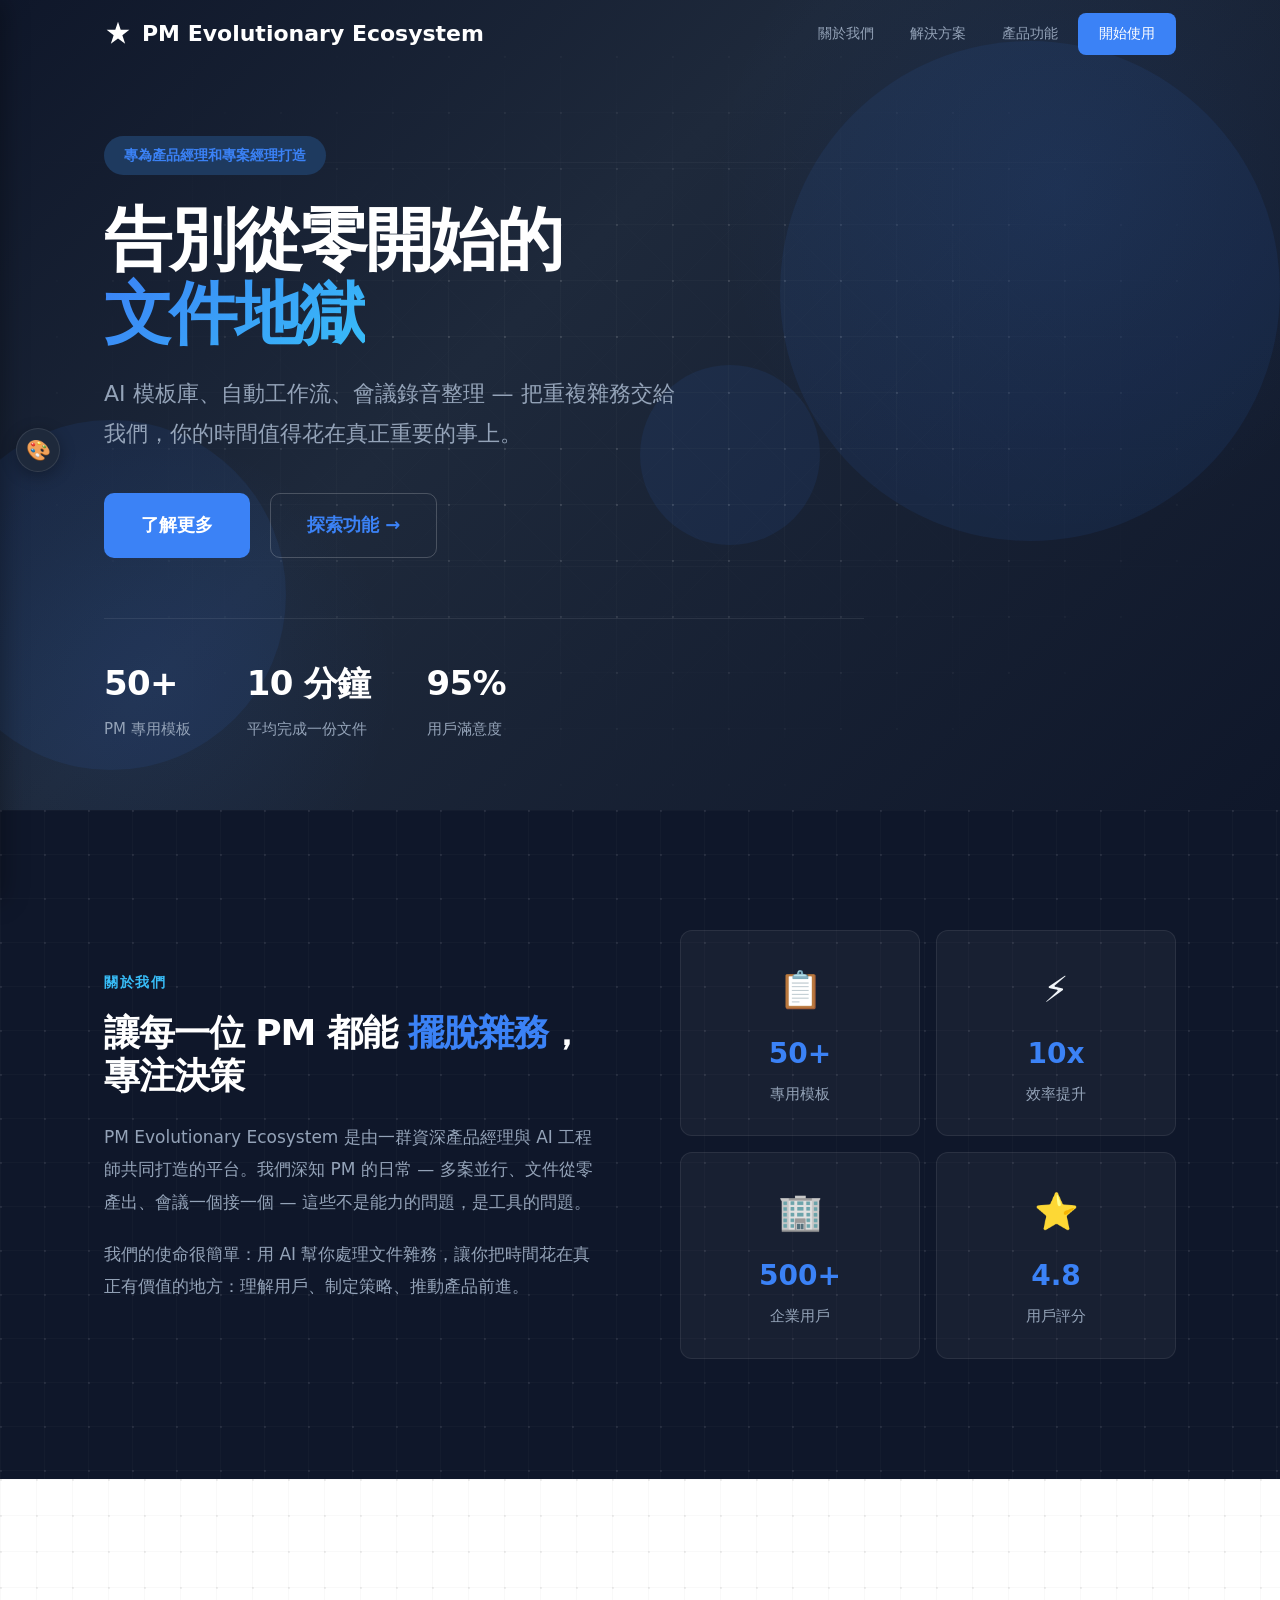
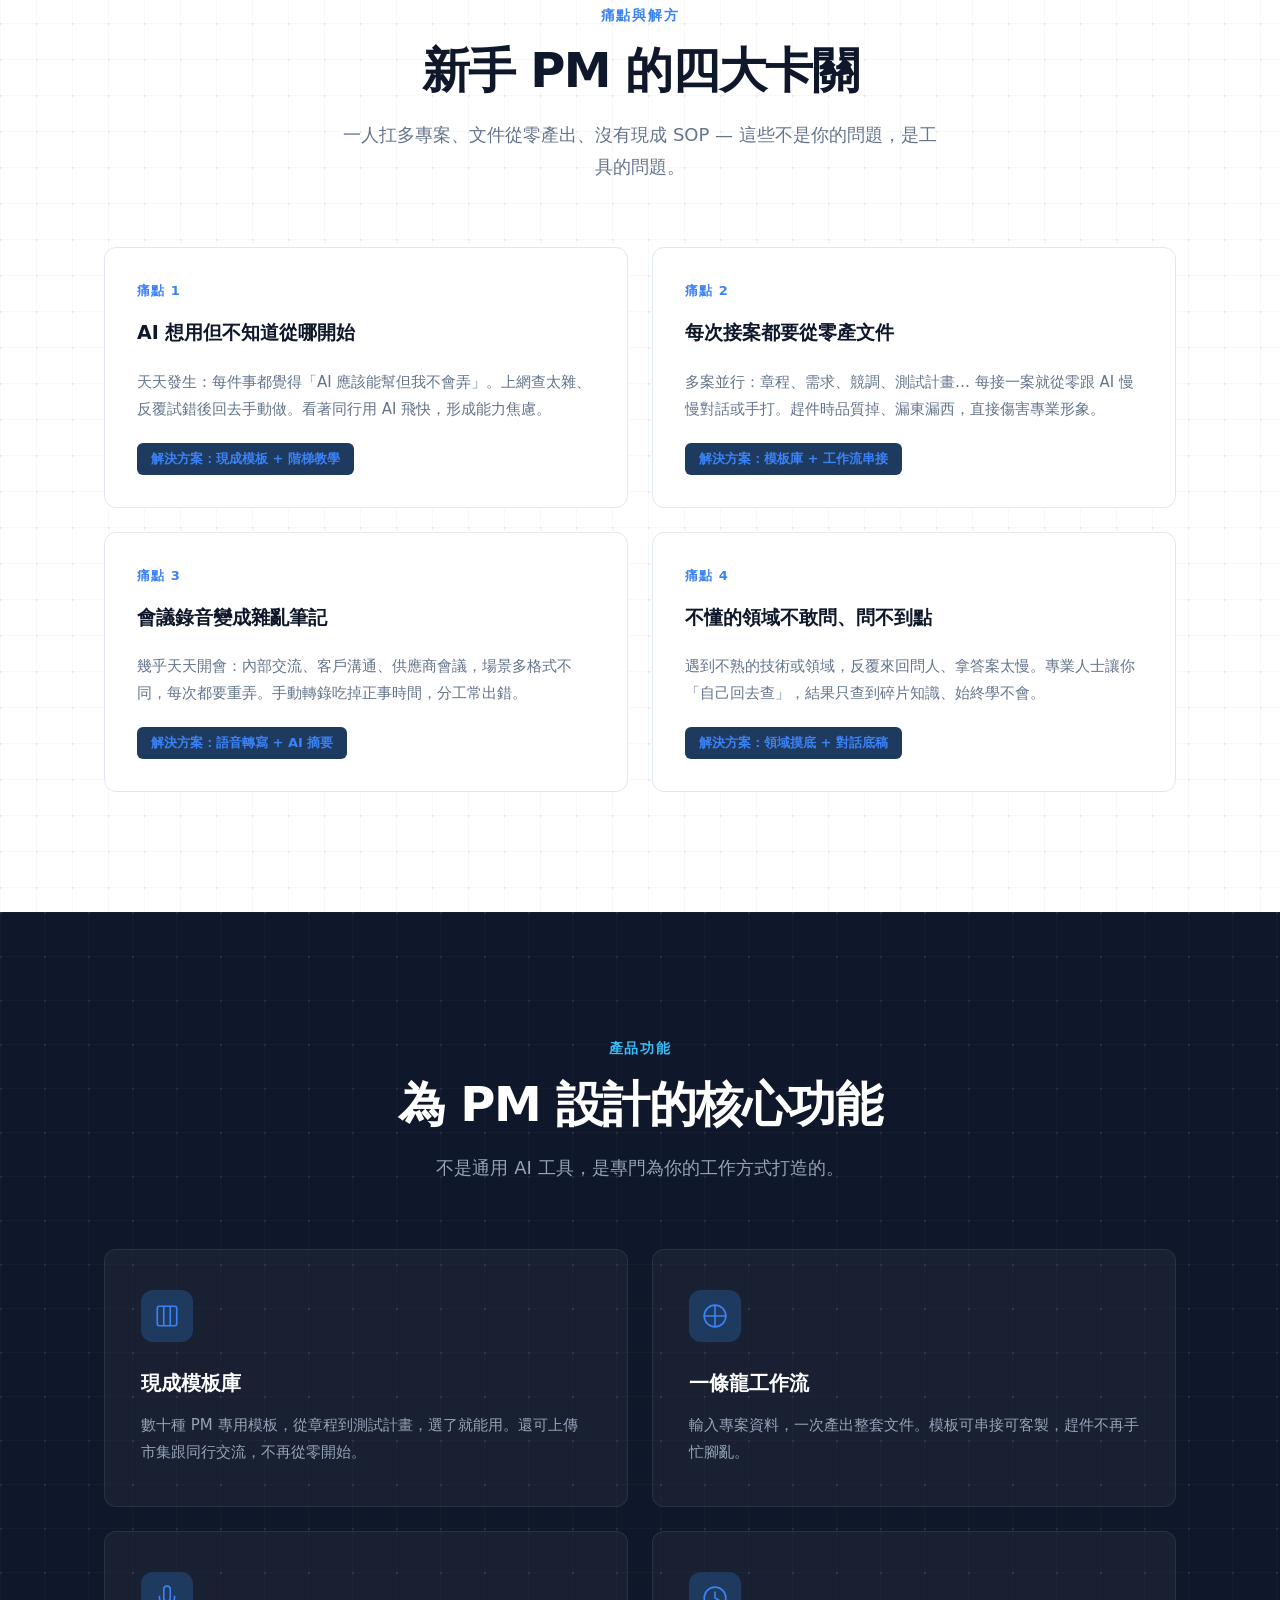
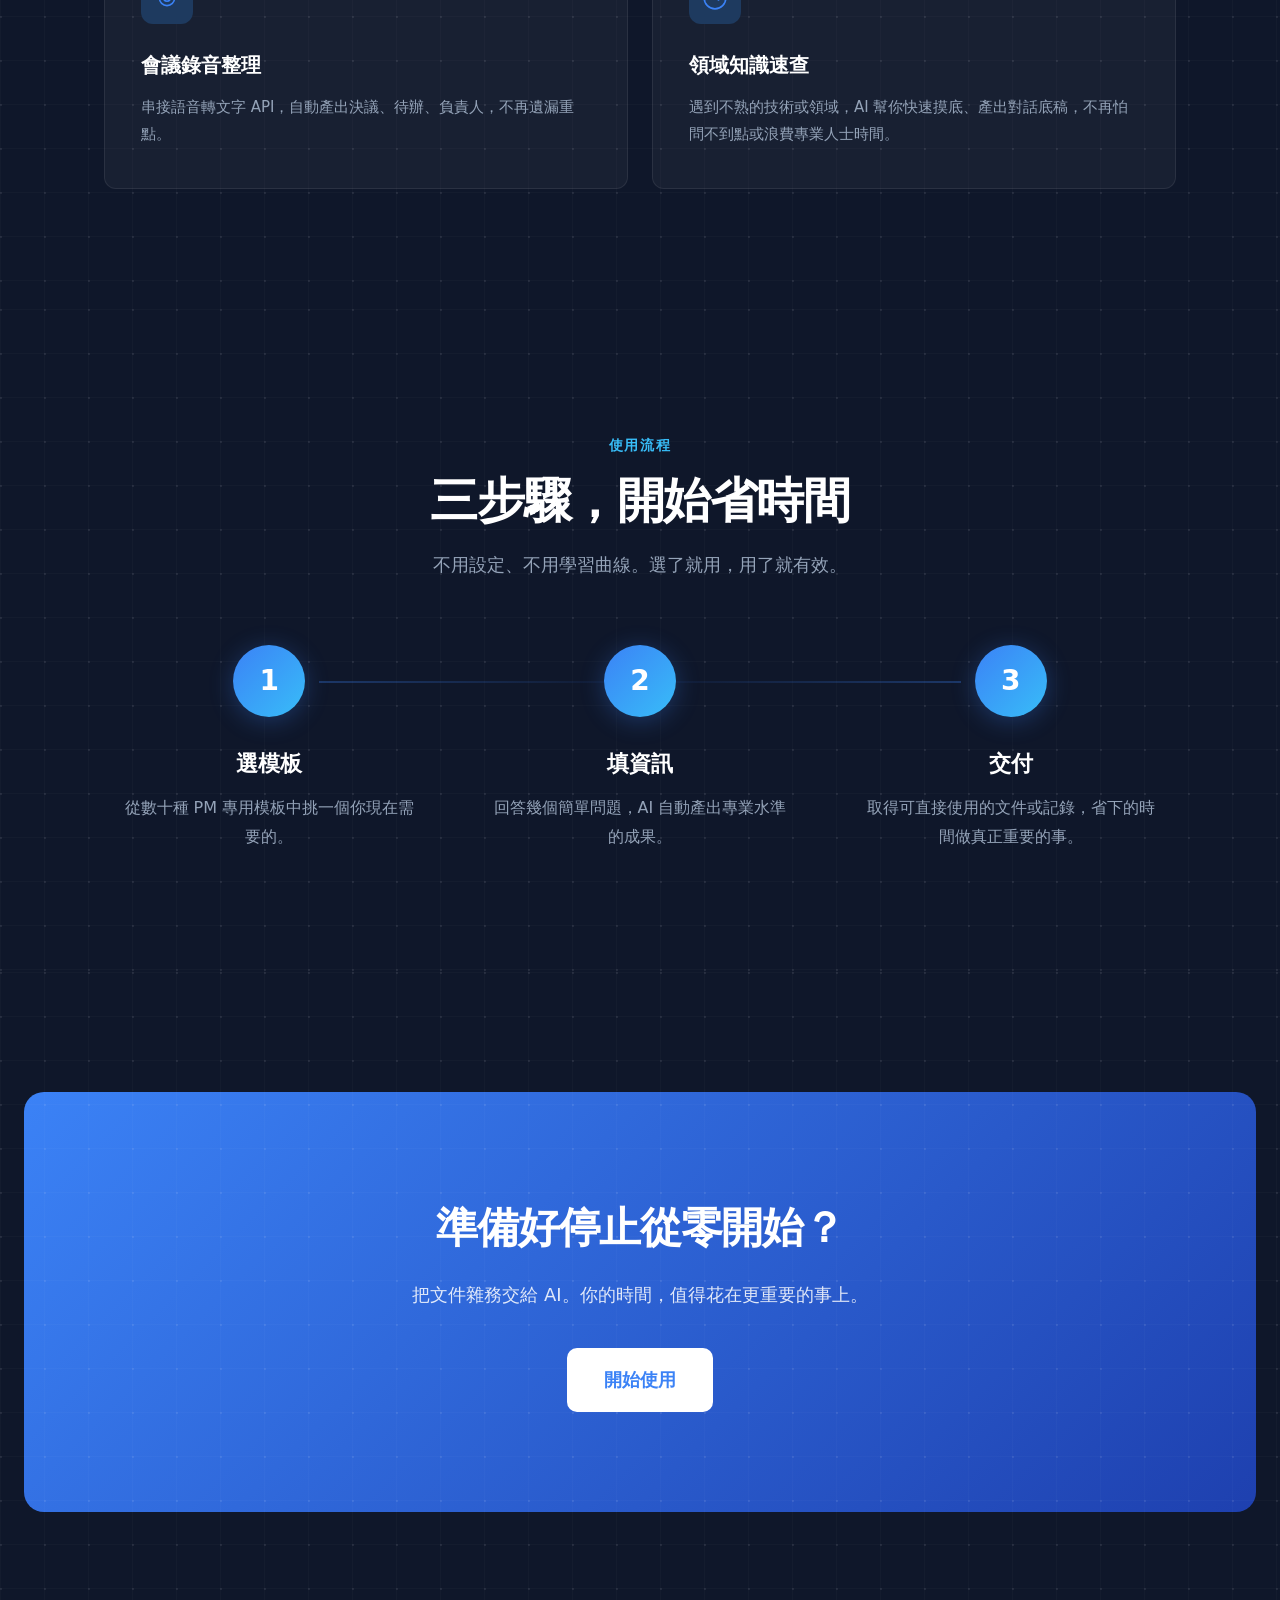
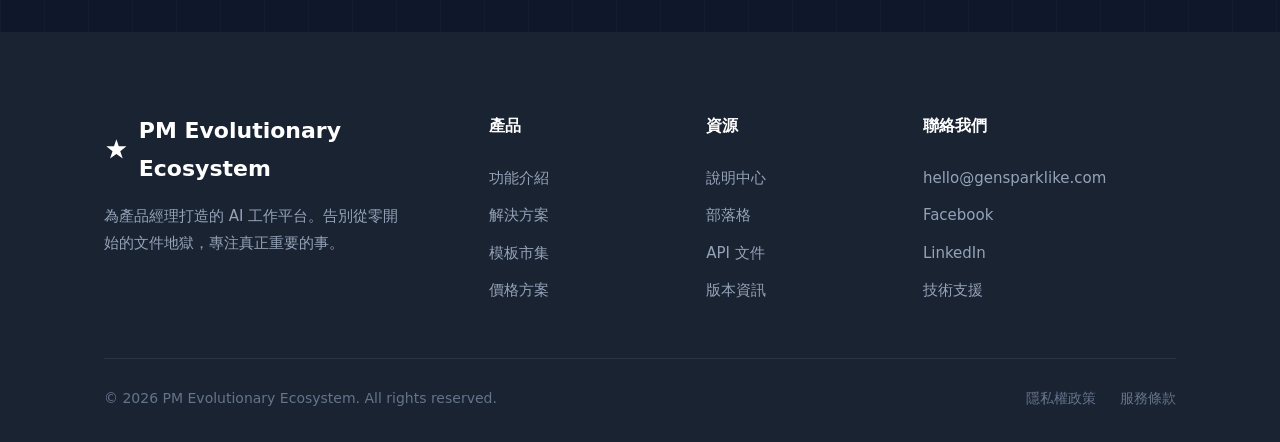
==== commit 1aef79c0: "feat(rebrand): PM Evolutionary Ecosystem 品牌轉向 / Brand pivot from GensparkLike Skill Exchange to PM A" ====
--- a/index.html
+++ b/index.html
@@ -1,534 +1,908 @@
 <!DOCTYPE html>
 <html lang="zh-TW">
 <head>
-  <meta charset="UTF-8" />
-  <meta name="viewport" content="width=device-width, initial-scale=1.0, maximum-scale=1.0, user-scalable=no" />
-  <title>GensparkLike — Skill Exchange Platform / 技能交換平台</title>
-  <meta name="description" content="GensparkLike is your skill exchange platform. Connect, learn, and grow through skill swapping. / 技能交換平台，連結學習者與教學者，交換技能共同成長。" />
-
-  <!-- Fonts / 字體 -->
-  <link rel="preconnect" href="https://fonts.googleapis.com" />
-  <link rel="preconnect" href="https://fonts.gstatic.com" crossorigin />
-  <link rel="stylesheet" href="https://fonts.googleapis.com/css2?family=Inter:wght@400;500;600;700&family=Source+Serif+4:ital,wght@0,400;0,600;0,700;1,400&family=JetBrains+Mono:wght@400;500&display=swap" />
-
-  <!-- Stylesheet / 主樣式表 -->
-  <link rel="stylesheet" href="assets/css/style.css" />
-  <link rel="icon" type="image/svg+xml" href="data:image/svg+xml,%3Csvg xmlns='http://www.w3.org/2000/svg' viewBox='0 0 32 32'%3E%3Cpath d='M16 2L19.09 11.26L29 11.26L21 17.48L24.18 27L16 21.14L7.82 27L11 17.48L3 11.26L12.91 11.26Z' fill='%230f7fff'/%3E%3C/svg%3E" />
+<meta charset="UTF-8" />
+<meta name="viewport" content="width=device-width, initial-scale=1.0" />
+<title>PM Evolutionary Ecosystem — AI 產品經理工作平台</title>
+<meta name="description" content="為產品經理打造的 AI 工作平台：模板庫、自動工作流、會議錄音整理，告別從零開始的文件地獄。" />
+<style>
+:root {
+  --primary: #1a56db;
+  --primary-light: #2563eb;
+  --primary-lighter: #dbeafe;
+  --accent: #0ea5e9;
+  --dark: #0f172a;
+  --text: #f1f5f9;
+  --text-secondary: #94a3b8;
+  --text-light: #64748b;
+  --bg: #0f172a;
+  --bg-section: #1e293b;
+  --bg-light: #ffffff;
+  --border: rgba(255,255,255,0.08);
+  --border-light: rgba(255,255,255,0.04);
+  --hero-bg: linear-gradient(135deg,#0f172a 0%,#1e293b 40%,#0f172a 100%);
+  --hero-shape: rgba(37,99,235,0.08);
+  --cta-to: #1e40af;
+  --radius: 12px;
+  --radius-sm: 8px;
+  --font-sans: system-ui, -apple-system, 'Segoe UI', Roboto, 'Noto Sans TC', sans-serif;
+  --max-w: 1120px;
+  --ease: cubic-bezier(0.16, 1, 0.3, 1);
+  --shadow-sm: 0 1px 2px rgba(0,0,0,0.05);
+  --shadow-md: 0 4px 6px -1px rgba(0,0,0,0.06), 0 2px 4px -2px rgba(0,0,0,0.05);
+  --shadow-lg: 0 10px 15px -3px rgba(0,0,0,0.08), 0 4px 6px -4px rgba(0,0,0,0.04);
+  --shadow-xl: 0 20px 25px -5px rgba(0,0,0,0.08), 0 8px 10px -6px rgba(0,0,0,0.04);
+}
+
+*{margin:0;padding:0;box-sizing:border-box}
+html{scroll-behavior:smooth;-webkit-font-smoothing:antialiased}
+body{font-family:var(--font-sans);font-size:18px;line-height:1.7;color:var(--text);background:var(--bg);overflow-x:hidden}
+a{color:inherit;text-decoration:none}
+img{max-width:100%;height:auto}
+
+.container{width:100%;max-width:var(--max-w);margin:0 auto;padding:0 24px}
+
+/* ── Header ── */
+.header{
+  position:fixed;top:0;left:0;right:0;z-index:100;height:68px;
+  transition:all .25s var(--ease)
+}
+.header.scrolled{
+  background:rgba(15,23,42,0.85);backdrop-filter:blur(16px);
+  -webkit-backdrop-filter:blur(16px);
+  box-shadow:0 1px 0 var(--border)
+}
+.header .container{display:flex;align-items:center;justify-content:space-between;height:100%}
+.logo{display:flex;align-items:center;gap:10px;font-size:22px;font-weight:700;color:#fff}
+.logo svg{width:28px;height:28px}
+.nav{display:flex;align-items:center;gap:4px}
+.nav a{
+  padding:8px 16px;font-size:14px;font-weight:500;color:var(--text-secondary);
+  border-radius:var(--radius-sm);transition:all .15s
+}
+.nav a:hover{color:var(--text);background:var(--bg-section)}
+.nav .btn-primary{padding:8px 20px;color:#fff!important}
+.nav .btn-primary:hover{background:var(--primary-light)!important;color:#fff!important}
+
+/* ── Buttons ── */
+.btn{
+  display:inline-flex;align-items:center;justify-content:center;gap:10px;
+  padding:12px 28px;font-family:var(--font-sans);font-size:16px;font-weight:600;
+  border:1px solid transparent;border-radius:var(--radius-sm);cursor:pointer;
+  transition:all .25s var(--ease);white-space:nowrap
+}
+.btn-primary{background:var(--primary);color:#fff}
+.btn-primary:hover{background:var(--primary-light);box-shadow:var(--shadow-md);transform:translateY(-1px)}
+.btn-secondary{background:transparent;color:var(--primary);border-color:rgba(255,255,255,0.2)}
+.btn-secondary:hover{border-color:var(--primary);background:var(--primary-lighter)}
+.btn-lg{padding:16px 36px;font-size:18px;font-weight:700;border-radius:10px}
+
+/* ── Sections ── */
+.section{padding:120px 0}
+.section-alt{
+  position:relative;background:var(--bg-section)
+}
+.section-alt::before{
+  content:'';position:absolute;inset:0;pointer-events:none;z-index:0;
+  background-image:
+    linear-gradient(rgba(255,255,255,0.02) 1px,transparent 1px),
+    linear-gradient(90deg,rgba(255,255,255,0.02) 1px,transparent 1px),
+    linear-gradient(45deg,transparent 49.8%,rgba(255,255,255,0.008) 50%,transparent 50.2%),
+    linear-gradient(-45deg,transparent 49.8%,rgba(255,255,255,0.008) 50%,transparent 50.2%);
+  background-size:40px 40px,40px 40px,64px 64px,64px 64px
+}
+.section-alt>.container{position:relative;z-index:1}
+.section-dark{
+  position:relative;background:var(--bg);color:var(--text)
+}
+.section-dark::before{
+  content:'';position:absolute;inset:0;pointer-events:none;z-index:0;
+  background-image:
+    linear-gradient(rgba(255,255,255,0.018) 1px,transparent 1px),
+    linear-gradient(90deg,rgba(255,255,255,0.018) 1px,transparent 1px),
+    radial-gradient(circle at 1px 1px,rgba(255,255,255,0.08) 1px,transparent 0);
+  background-size:44px 44px,44px 44px,44px 44px
+}
+.section-dark>.container{position:relative;z-index:1}
+.section-light{
+  position:relative;background:var(--bg-light);color:#1e293b
+}
+.section-light::before{
+  content:'';position:absolute;inset:0;pointer-events:none;z-index:0;
+  background-image:
+    linear-gradient(rgba(0,0,0,0.025) 1px,transparent 1px),
+    linear-gradient(90deg,rgba(0,0,0,0.025) 1px,transparent 1px),
+    radial-gradient(circle at 1px 1px,rgba(0,0,0,0.06) 1px,transparent 0);
+  background-size:36px 36px,36px 36px,36px 36px
+}
+.section-light>.container{position:relative;z-index:1}
+.section-light{background:var(--bg-light);color:#1e293b}
+.section-header{text-align:center;margin-bottom:64px}
+.section-label{
+  display:inline-block;font-size:14px;font-weight:700;
+  letter-spacing:.12em;color:var(--primary);margin-bottom:16px
+}
+.section-dark .section-label{color:var(--accent)}
+.section-title{
+  font-size:clamp(34px,4.5vw,48px);font-weight:800;line-height:1.15;
+  letter-spacing:-.03em;margin-bottom:20px;color:#fff
+}
+.section-light .section-title{color:#0f172a}
+.section-desc{font-size:18px;color:var(--text-secondary);max-width:600px;margin:0 auto;line-height:1.8}
+.section-light .section-desc{color:#64748b}
+
+/* ── Hero ── */
+.hero{
+  position:relative;min-height:90vh;display:flex;align-items:center;
+  background:var(--hero-bg);
+  overflow:hidden;padding-top:68px
+}
+.hero::before{
+  content:'';position:absolute;inset:0;pointer-events:none;z-index:0;
+  background-image:
+    linear-gradient(rgba(255,255,255,0.025) 1px,transparent 1px),
+    linear-gradient(90deg,rgba(255,255,255,0.025) 1px,transparent 1px),
+    linear-gradient(45deg,transparent 49.5%,rgba(255,255,255,0.012) 50%,transparent 50.5%),
+    linear-gradient(-45deg,transparent 49.5%,rgba(255,255,255,0.012) 50%,transparent 50.5%),
+    radial-gradient(circle at 1px 1px,rgba(255,255,255,0.12) 1px,transparent 0);
+  background-size:56px 56px,56px 56px,80px 80px,80px 80px,56px 56px;
+  mask-image:radial-gradient(ellipse at center,black 25%,transparent 72%);
+  -webkit-mask-image:radial-gradient(ellipse at center,black 25%,transparent 72%)
+}
+.hero-deco{
+  position:absolute;pointer-events:none;z-index:0;border-radius:50%;
+  background:var(--hero-shape);animation:heroFloat 20s ease-in-out infinite
+}
+.hero-deco-1{width:500px;height:500px;top:5%;right:0;animation-delay:0s}
+.hero-deco-2{width:350px;height:350px;bottom:5%;left:-5%;animation-delay:-7s}
+.hero-deco-3{width:180px;height:180px;top:45%;left:50%;animation-delay:-14s}
+@keyframes heroFloat{0%,100%{transform:translate(0,0) scale(1)}33%{transform:translate(25px,-25px) scale(1.05)}66%{transform:translate(-15px,20px) scale(0.95)}}
+
+.hero-line{
+  position:absolute;pointer-events:none;z-index:0;opacity:.08
+}
+.hero-line-1{
+  top:20%;left:0;right:0;height:1px;
+  background:linear-gradient(90deg,transparent,rgba(255,255,255,0.5),transparent)
+}
+.hero-line-2{
+  bottom:30%;left:0;right:0;height:1px;
+  background:linear-gradient(90deg,transparent,rgba(255,255,255,0.3),transparent)
+}
+.hero-line-3{
+  top:0;bottom:0;left:15%;width:1px;
+  background:linear-gradient(180deg,transparent,rgba(255,255,255,0.2),transparent)
+}
+.hero-line-4{
+  top:0;bottom:0;right:25%;width:1px;
+  background:linear-gradient(180deg,transparent,rgba(255,255,255,0.15),transparent)
+}
+.hero-shape{
+  position:absolute;border-radius:50%;pointer-events:none;
+  background:radial-gradient(circle,var(--hero-shape) 0%,transparent 70%)
+}
+.hero-shape-1{width:700px;height:700px;top:-20%;right:-10%}
+.hero-shape-2{width:500px;height:500px;bottom:-15%;left:-8%}
+.hero .container{position:relative;z-index:1}
+.hero-content{max-width:760px}
+.hero-badge{
+  display:inline-flex;align-items:center;gap:8px;
+  padding:8px 20px;font-size:14px;font-weight:600;color:var(--primary);
+  background:var(--primary-lighter);border-radius:999px;margin-bottom:28px
+}
+.hero-title{
+  font-size:clamp(42px,6vw,68px);font-weight:800;line-height:1.08;
+  letter-spacing:-.04em;margin-bottom:24px;color:#fff
+}
+.hero-title .highlight{
+  background:linear-gradient(135deg,var(--primary),var(--accent));
+  -webkit-background-clip:text;-webkit-text-fill-color:transparent;background-clip:text
+}
+.hero-subtitle{
+  font-size:clamp(18px,2vw,22px);color:var(--text-secondary);line-height:1.8;
+  margin-bottom:40px;max-width:580px
+}
+.hero-actions{display:flex;align-items:center;gap:20px;flex-wrap:wrap}
+.hero-stats{
+  display:flex;gap:56px;margin-top:60px;padding-top:36px;
+  border-top:1px solid var(--border)
+}
+.hero-stat{text-align:left}
+.hero-stat-num{font-size:34px;font-weight:800;color:#fff;letter-spacing:-.02em}
+.hero-stat-label{font-size:15px;color:var(--text-secondary);margin-top:4px}
+
+/* ── About ── */
+.about-grid{display:grid;grid-template-columns:1fr 1fr;gap:80px;align-items:center}
+.about-text h2{font-size:clamp(28px,3.5vw,36px);font-weight:800;line-height:1.2;letter-spacing:-.03em;margin-bottom:24px;color:#fff}
+.about-text h2 span{color:var(--primary)}
+.about-text p{font-size:17px;color:var(--text-secondary);line-height:1.9;margin-bottom:20px}
+.about-cards{display:grid;grid-template-columns:1fr 1fr;gap:16px}
+.about-card{
+  background:rgba(255,255,255,0.04);border:1px solid var(--border);border-radius:var(--radius);
+  padding:28px 24px;text-align:center;transition:all .2s var(--ease)
+}
+.about-card:hover{background:rgba(255,255,255,0.06);border-color:rgba(255,255,255,0.15);transform:translateY(-2px)}
+.about-card-icon{font-size:36px;margin-bottom:10px}
+.about-card-num{font-size:28px;font-weight:800;color:var(--primary)}
+.about-card-label{font-size:15px;color:var(--text-secondary);margin-top:4px}
+
+/* ── Pain Points ── */
+.pain-grid{display:grid;grid-template-columns:1fr 1fr;gap:24px}
+.pain-card{
+  display:flex;flex-direction:column;gap:14px;
+  padding:32px;border-radius:var(--radius);
+  background:#fff;border:1px solid #e2e8f0;
+  transition:all .25s var(--ease);cursor:default
+}
+.pain-card:hover{transform:translateY(-4px);box-shadow:0 12px 32px rgba(0,0,0,0.08);border-color:#cbd5e1}
+.pain-num{font-size:13px;font-weight:700;color:var(--primary);letter-spacing:.08em}
+.pain-card h3{font-size:19px;font-weight:700;margin-bottom:6px;color:#0f172a}
+.pain-card p{font-size:15px;color:#64748b;line-height:1.8}
+.pain-solution{
+  display:inline-block;font-size:13px;font-weight:600;color:var(--primary);
+  background:var(--primary-lighter);padding:5px 14px;border-radius:6px;align-self:flex-start;margin-top:6px
+}
+
+/* ── Features ── */
+.features-grid{display:grid;grid-template-columns:repeat(2,1fr);gap:24px}
+.feature-card{
+  background:rgba(255,255,255,0.04);border:1px solid var(--border);border-radius:var(--radius);
+  padding:40px 36px;transition:all .3s var(--ease);cursor:default
+}
+.feature-card:hover{
+  transform:translateY(-6px);background:rgba(255,255,255,0.06);border-color:rgba(255,255,255,0.15)
+}
+.feature-icon{
+  width:52px;height:52px;border-radius:12px;
+  background:var(--primary-lighter);color:var(--primary);
+  display:flex;align-items:center;justify-content:center;margin-bottom:24px
+}
+.feature-icon svg{width:26px;height:26px}
+.feature-card h3{font-size:20px;font-weight:700;margin-bottom:12px;color:#fff}
+.feature-card p{font-size:15px;color:var(--text-secondary);line-height:1.8}
+
+/* ── How It Works ── */
+.steps-grid{display:grid;grid-template-columns:repeat(3,1fr);gap:40px;position:relative}
+.steps-grid::before{
+  content:'';position:absolute;top:36px;
+  left:calc(16.67% + 36px);right:calc(16.67% + 36px);height:2px;
+  background:linear-gradient(90deg,var(--primary),rgba(26,86,219,0.1),var(--primary));opacity:.3
+}
+.step-card{text-align:center;position:relative}
+.step-number{
+  width:72px;height:72px;border-radius:50%;
+  background:linear-gradient(135deg,var(--primary),var(--accent));color:#fff;
+  font-size:28px;font-weight:800;display:flex;align-items:center;justify-content:center;
+  margin:0 auto 28px;position:relative;z-index:1;
+  box-shadow:0 4px 24px color-mix(in srgb,var(--primary) 30%,transparent)
+}
+.step-card h3{font-size:22px;font-weight:700;margin-bottom:12px;color:#fff}
+.step-card p{font-size:16px;color:var(--text-secondary);line-height:1.8;max-width:300px;margin:0 auto}
+
+/* ── Trust / Stats ── */
+.stats-grid{display:grid;grid-template-columns:repeat(4,1fr);gap:32px;text-align:center}
+.stat-item{padding:32px 16px}
+.stat-item-num{font-size:36px;font-weight:800;color:#fff;letter-spacing:-.02em}
+.stat-item-label{font-size:14px;color:#94a3b8;margin-top:4px}
+
+/* ── CTA ── */
+.cta-section{
+  text-align:center;padding:100px 32px;
+  background:linear-gradient(135deg,var(--primary),var(--cta-to));border-radius:20px;
+  margin:0 24px
+}
+.cta-section h2{font-size:clamp(28px,4vw,42px);font-weight:800;color:#fff;margin-bottom:16px;letter-spacing:-.03em}
+.cta-section p{font-size:18px;color:rgba(255,255,255,0.85);margin-bottom:36px;max-width:520px;margin-left:auto;margin-right:auto;line-height:1.8}
+.cta-section .btn-primary{background:#fff;color:var(--primary)}
+.cta-section .btn-primary:hover{background:#f1f5f9;box-shadow:0 4px 20px rgba(0,0,0,0.15);transform:translateY(-2px)}
+
+/* ── Footer ── */
+.footer{padding:80px 0 32px;background:var(--bg-section)}
+.footer-grid{display:grid;grid-template-columns:2fr 1fr 1fr 1.5fr;gap:48px;margin-bottom:48px}
+.footer-brand p{font-size:15px;color:var(--text-secondary);line-height:1.8;margin-top:16px;max-width:300px}
+.footer-col h4{font-size:16px;font-weight:700;color:#fff;margin-bottom:20px}
+.footer-col a{display:block;font-size:15px;color:var(--text-secondary);padding:6px 0;transition:color .2s}
+.footer-col a:hover{color:var(--primary)}
+.footer-bottom{
+  padding-top:28px;border-top:1px solid var(--border);
+  display:flex;align-items:center;justify-content:space-between;
+  font-size:14px;color:var(--text-light)
+}
+
+/* ── Theme Switcher ── */
+.theme-btn{
+  position:fixed;left:16px;top:50%;z-index:99;
+  width:44px;height:44px;border-radius:50%;
+  background:#1e293b;border:1px solid rgba(255,255,255,0.1);
+  box-shadow:0 4px 16px rgba(0,0,0,0.3);cursor:pointer;
+  display:flex;align-items:center;justify-content:center;
+  font-size:20px;transition:all .25s var(--ease);
+  transform:translateY(-50%)
+}
+.theme-btn:hover{transform:translateY(-50%) scale(1.1);box-shadow:0 8px 24px rgba(0,0,0,0.4)}
+.theme-panel{
+  position:fixed;left:0;top:0;bottom:0;z-index:98;
+  width:280px;background:#0f172a;border-right:1px solid rgba(255,255,255,0.08);
+  box-shadow:4px 0 24px rgba(0,0,0,0.3);
+  transform:translateX(-100%);transition:transform .3s var(--ease);
+  display:flex;flex-direction:column;padding:20px
+}
+.theme-panel.open{transform:translateX(0)}
+.theme-panel-header{
+  display:flex;align-items:center;justify-content:space-between;
+  margin-bottom:20px;padding-bottom:16px;border-bottom:1px solid rgba(255,255,255,0.08)
+}
+.theme-panel-header h3{font-size:16px;font-weight:600;color:#fff}
+.theme-panel-close{
+  width:32px;height:32px;border-radius:50%;border:none;background:rgba(255,255,255,0.06);
+  cursor:pointer;display:flex;align-items:center;justify-content:center;
+  font-size:16px;color:#94a3b8;transition:all .15s
+}
+.theme-panel-close:hover{background:rgba(255,255,255,0.1);color:#fff}
+.theme-grid{display:flex;flex-direction:column;gap:8px;overflow-y:auto;flex:1}
+.theme-option{
+  display:flex;align-items:center;gap:14px;
+  padding:12px 16px;border-radius:var(--radius-sm);
+  border:1px solid transparent;cursor:pointer;
+  transition:all .15s var(--ease)
+}
+.theme-option:hover{background:rgba(255,255,255,0.04);border-color:rgba(255,255,255,0.08)}
+.theme-option.active{border-color:var(--primary);background:var(--primary-lighter)}
+.theme-swatches{display:flex;gap:4px}
+.theme-swatch{
+  width:18px;height:18px;border-radius:50%;
+  border:1px solid rgba(255,255,255,0.1);flex-shrink:0
+}
+.theme-option-name{font-size:14px;font-weight:500;color:#e2e8f0}
+.theme-overlay{
+  position:fixed;inset:0;z-index:97;background:rgba(0,0,0,0.3);
+  opacity:0;pointer-events:none;transition:opacity .3s var(--ease)
+}
+.theme-overlay.show{opacity:1;pointer-events:auto}
+
+/* ── Animations ── */
+.fade-up{opacity:0;transform:translateY(24px);transition:opacity .8s var(--ease),transform .8s var(--ease)}
+.fade-up.visible{opacity:1;transform:translateY(0)}
+
+/* ── Responsive ── */
+@media(max-width:1024px){
+  .about-grid{grid-template-columns:1fr;gap:40px}
+  .features-grid{grid-template-columns:1fr 1fr}
+  .footer-grid{grid-template-columns:1fr 1fr}
+}
+@media(max-width:768px){
+  .nav{display:none}
+  .hero{min-height:auto;padding:100px 16px 60px}
+  .hero-stats{flex-wrap:wrap;gap:24px}
+  .features-grid,.pain-grid,.steps-grid{grid-template-columns:1fr;gap:20px}
+  .steps-grid::before{display:none}
+  .about-cards{grid-template-columns:1fr 1fr}
+  .footer-grid{grid-template-columns:1fr;gap:32px}
+  .cta-section{margin:0 16px;padding:56px 24px}
+  .footer-bottom{flex-direction:column;gap:12px;text-align:center}
+}
+</style>
 </head>
 <body>
 
-  <!-- ============================================================
-       NAVBAR / 導航列
-       ============================================================ -->
-  <nav class="navbar" role="navigation" aria-label="Main navigation / 主導航">
-    <div class="container">
-      <!-- Logo -->
-      <a href="/" class="navbar-logo">
-        <span class="logo-icon">
-          <svg viewBox="0 0 32 32" fill="none" xmlns="http://www.w3.org/2000/svg">
-            <path d="M16 2L19.09 11.26L29 11.26L21 17.48L24.18 27L16 21.14L7.82 27L11 17.48L3 11.26L12.91 11.26Z" fill="#0f7fff"/>
-          </svg>
-        </span>
-        GensparkLike
-      </a>
-
-      <!-- Navigation links / 導航連結 -->
-      <div class="navbar-links">
-        <a href="#features">功能 / Features</a>
-        <a href="#categories">分類 / Categories</a>
-        <a href="#how-it-works">流程 / How It Works</a>
-      </div>
-
-      <!-- Actions -->
-      <div class="navbar-actions">
-        <a href="workspace/" class="btn btn-primary">開始探索 / Start Exploring</a>
-      </div>
-
-      <!-- Hamburger toggle / 漢堡選單按鈕 -->
-      <button class="navbar-toggle" aria-label="Toggle menu / 切換選單">
-        <span></span>
-        <span></span>
-        <span></span>
-      </button>
-    </div>
-  </nav>
-
-  <!-- ============================================================
-       HERO / 主視覺區
-       ============================================================ -->
-  <section class="hero" id="hero">
-    <!-- 背景裝飾 / Decorative elements -->
-    <div class="hero-glow"></div>
-    <div class="hero-glow-2"></div>
-    <div class="hero-stars">
-      <div class="hero-star"></div>
-      <div class="hero-star"></div>
-      <div class="hero-star"></div>
-      <div class="hero-star"></div>
-      <div class="hero-star"></div>
-      <div class="hero-star"></div>
-      <div class="hero-star"></div>
-      <div class="hero-star"></div>
-    </div>
-
+<header class="header" id="header">
+  <div class="container">
+    <a href="/" class="logo">
+      <svg viewBox="0 0 32 32"><path d="M16 2L19.09 11.26L29 11.26L21 17.48L24.18 27L16 21.14L7.82 27L11 17.48L3 11.26L12.91 11.26Z" fill="currentColor"/></svg>
+      PM Evolutionary Ecosystem
+    </a>
+    <nav class="nav">
+      <a href="#about">關於我們</a>
+      <a href="#pain">解決方案</a>
+      <a href="#features">產品功能</a>
+      <a href="workspace" class="btn btn-primary">開始使用</a>
+    </nav>
+  </div>
+</header>
+
+<section class="hero">
+  <div class="hero-shape hero-shape-1"></div>
+  <div class="hero-shape hero-shape-2"></div>
+  <div class="hero-deco hero-deco-1"></div>
+  <div class="hero-deco hero-deco-2"></div>
+  <div class="hero-deco hero-deco-3"></div>
+  <div class="hero-line hero-line-1"></div>
+  <div class="hero-line hero-line-2"></div>
+  <div class="hero-line hero-line-3"></div>
+  <div class="hero-line hero-line-4"></div>
+  <div class="container">
     <div class="hero-content">
-      <div class="hero-badge">
-        <span>✦</span>
-        <span>Skill Exchange Platform v1.0 / 技能交換平台</span>
-      </div>
-
+      <div class="hero-badge">專為產品經理和專案經理打造</div>
       <h1 class="hero-title">
-        交換技能<br class="mobile-only" />
-        <span class="highlight">創造價值</span>
-        <br />
-        <span style="font-size: 0.7em; display: block; margin-top: 0.1em;">
-          Exchange Skills, <span class="highlight">Create Value</span>
-        </span>
+        告別從零開始的<br />
+        <span class="highlight">文件地獄</span>
       </h1>
-
       <p class="hero-subtitle">
-        連結擁有技能的你與渴望學習的他。<br />
-        不只是教學，而是雙向成長的社群。
-        <br class="mobile-only" />
-        Connect. Learn. Grow. — Your skill exchange community.
+        AI 模板庫、自動工作流、會議錄音整理 — 把重複雜務交給我們，你的時間值得花在真正重要的事上。
       </p>
-
       <div class="hero-actions">
-        <a href="workspace/" class="btn btn-primary btn-lg">開始探索 / Start Exploring</a>
-        <a href="#how-it-works" class="btn btn-secondary btn-lg">了解更多 / Learn More</a>
-      </div>
-    </div>
-  </section>
-
-  <!-- ============================================================
-       FEATURES / 特色功能 (淺色背景)
-       ============================================================ -->
-  <section class="section section-light" id="features">
-    <div class="container">
-      <div class="section-header">
-        <span class="section-label">✦ Features / 功能特色</span>
-        <h2 class="section-title">為什麼選擇 GensparkLike？<br />Why Choose GensparkLike?</h2>
-        <p class="section-desc">
-          我們重新定義技能交換的方式 — 簡單、直接、有效。
-          / Redefining skill exchange — simple, direct, effective.
-        </p>
-      </div>
-
-      <div class="features-grid">
-        <!-- Feature 1 -->
-        <div class="feature-card fade-in">
-          <div class="icon">
-            <svg viewBox="0 0 24 24" fill="none" stroke="currentColor" stroke-width="2" stroke-linecap="round" stroke-linejoin="round">
-              <path d="M16 21v-2a4 4 0 0 0-4-4H6a4 4 0 0 0-4 4v2" />
-              <circle cx="9" cy="7" r="4" />
-              <path d="M22 21v-2a4 4 0 0 0-3-3.87" />
-              <path d="M16 3.13a4 4 0 0 1 0 7.75" />
-            </svg>
-          </div>
-          <h3>智能配對 / Smart Matching</h3>
-          <p>
-            根據你的技能與學習目標，AI 智能推薦最合適的交換對象。
-            不再盲目搜尋，直接找到對的人。
-            / AI-powered matching connects you with the right skill partners.
-          </p>
-        </div>
-
-        <!-- Feature 2 -->
-        <div class="feature-card fade-in">
-          <div class="icon">
-            <svg viewBox="0 0 24 24" fill="none" stroke="currentColor" stroke-width="2" stroke-linecap="round" stroke-linejoin="round">
-              <rect x="3" y="3" width="18" height="18" rx="2" ry="2" />
-              <line x1="3" y1="9" x2="21" y2="9" />
-              <line x1="9" y1="21" x2="9" y2="9" />
-            </svg>
-          </div>
-          <h3>作品展示 / Portfolio Showcase</h3>
-          <p>
-            每個人都擁有個人頁面，展示技能、作品與評價。
-            讓你的專業被看見，建立可信賴的交換關係。
-            / Showcase your skills, portfolio, and reputation.
-          </p>
-        </div>
-
-        <!-- Feature 3 -->
-        <div class="feature-card fade-in">
-          <div class="icon">
-            <svg viewBox="0 0 24 24" fill="none" stroke="currentColor" stroke-width="2" stroke-linecap="round" stroke-linejoin="round">
-              <path d="M21 15a2 2 0 0 1-2 2H7l-4 4V5a2 2 0 0 1 2-2h14a2 2 0 0 1 2 2z" />
-            </svg>
-          </div>
-          <h3>即時溝通 / Instant Messaging</h3>
-          <p>
-            內建即時聊天系統，討論交換細節、安排時間、分享資源。
-            無需切換其他通訊軟體。
-            / Built-in chat for seamless coordination.
-          </p>
-        </div>
-
-        <!-- Feature 4 -->
-        <div class="feature-card fade-in">
-          <div class="icon">
-            <svg viewBox="0 0 24 24" fill="none" stroke="currentColor" stroke-width="2" stroke-linecap="round" stroke-linejoin="round">
-              <path d="M12 20h9" />
-              <path d="M16.5 3.5a2.121 2.121 0 0 1 3 3L7 19l-4 1 1-4L16.5 3.5z" />
-            </svg>
-          </div>
-          <h3>靈活交易 / Flexible Exchange</h3>
-          <p>
-            支援多種交換模式：技能交換、點數交易、訂閱制。
-            彈性配合你的需求，找到最舒適的交換方式。
-            / Multiple exchange models to fit your needs.
-          </p>
-        </div>
-
-        <!-- Feature 5 -->
-        <div class="feature-card fade-in">
-          <div class="icon">
-            <svg viewBox="0 0 24 24" fill="none" stroke="currentColor" stroke-width="2" stroke-linecap="round" stroke-linejoin="round">
-              <polygon points="12 2 15.09 8.26 22 9.27 17 14.14 18.18 21.02 12 17.77 5.82 21.02 7 14.14 2 9.27 8.91 8.26 12 2" />
-            </svg>
-          </div>
-          <h3>評價系統 / Rating System</h3>
-          <p>
-            每次交換完成後雙向互評，累積信譽分數。
-            透明的評價機制讓社群品質持續提升。
-            / Mutual ratings build a trustworthy community.
-          </p>
-        </div>
-
-        <!-- Feature 6 -->
-        <div class="feature-card fade-in">
-          <div class="icon">
-            <svg viewBox="0 0 24 24" fill="none" stroke="currentColor" stroke-width="2" stroke-linecap="round" stroke-linejoin="round">
-              <path d="M17 21v-2a4 4 0 0 0-4-4H5a4 4 0 0 0-4 4v2" />
-              <circle cx="9" cy="7" r="4" />
-              <path d="M23 21v-2a4 4 0 0 0-3-3.87" />
-              <path d="M16 3.13a4 4 0 0 1 0 7.75" />
-            </svg>
-          </div>
-          <h3>社群成長 / Community Growth</h3>
-          <p>
-            加入技能交換社團、參與線上工作坊、建立你的學習網絡。
-            不只是交換技能，更是擴展人脈。
-            / Join groups, attend workshops, and grow your network.
-          </p>
-        </div>
-      </div>
-    </div>
-  </section>
-
-  <!-- ============================================================
-       CATEGORIES / 技能分類 (深色背景)
-       ============================================================ -->
-  <section class="section section-dark" id="categories">
-    <div class="container">
-      <div class="section-header">
-        <span class="section-label">✦ Categories / 技能分類</span>
-        <h2 class="section-title">探索技能 / Explore Skills</h2>
-        <p class="section-desc">
-          從程式開發到料理烹飪，數十種技能分類等你來交換。
-          / From coding to cooking, dozens of categories to explore.
-        </p>
-      </div>
-
-      <div class="categories-grid">
-        <div class="category-tag">
-          <span class="tag-icon">💻</span>
-          程式開發 / Programming
-        </div>
-        <div class="category-tag">
-          <span class="tag-icon">🎨</span>
-          設計創作 / Design
-        </div>
-        <div class="category-tag">
-          <span class="tag-icon">🌐</span>
-          語言學習 / Languages
-        </div>
-        <div class="category-tag">
-          <span class="tag-icon">🎵</span>
-          音樂製作 / Music
-        </div>
-        <div class="category-tag">
-          <span class="tag-icon">📸</span>
-          攝影剪輯 / Photography
-        </div>
-        <div class="category-tag">
-          <span class="tag-icon">🏃</span>
-          運動健身 / Fitness
-        </div>
-        <div class="category-tag">
-          <span class="tag-icon">🍳</span>
-          料理烹飪 / Cooking
-        </div>
-        <div class="category-tag">
-          <span class="tag-icon">📊</span>
-          商業行銷 / Business
-        </div>
-        <div class="category-tag">
-          <span class="tag-icon">🧠</span>
-          心理諮詢 / Counseling
-        </div>
-        <div class="category-tag">
-          <span class="tag-icon">🎮</span>
-          遊戲開發 / Game Dev
-        </div>
-        <div class="category-tag">
-          <span class="tag-icon">✍️</span>
-          寫作翻譯 / Writing
-        </div>
-        <div class="category-tag">
-          <span class="tag-icon">🔧</span>
-          更多分類 / More +
-        </div>
-      </div>
-    </div>
-  </section>
-
-  <!-- ============================================================
-       HOW IT WORKS / 運作流程 (淺色背景)
-       ============================================================ -->
-  <section class="section section-light" id="how-it-works">
-    <div class="container">
-      <div class="section-header">
-        <span class="section-label">✦ How It Works / 運作方式</span>
-        <h2 class="section-title">三步驟開始交換 / Start in 3 Steps</h2>
-        <p class="section-desc">
-          簡單三步，開始你的技能交換之旅。
-          / Three simple steps to start exchanging skills.
-        </p>
-      </div>
-
-      <div class="steps-grid">
-        <!-- Step 1 -->
-        <div class="step-card fade-in">
-          <div class="step-number">1</div>
-          <h3>註冊個人檔案 / Create Profile</h3>
-          <p>
-            註冊帳號，填寫你的技能清單與學習目標。
-            讓社群認識你的專長。
-            / Sign up and list your skills and learning goals.
-          </p>
-        </div>
-
-        <!-- Step 2 -->
-        <div class="step-card fade-in">
-          <div class="step-number">2</div>
-          <h3>尋找交換夥伴 / Find Partners</h3>
-          <p>
-            瀏覽技能分類或透過智能推薦，找到與你互補的交換對象。
-            / Browse categories or get smart matches for complementary skills.
-          </p>
-        </div>
-
-        <!-- Step 3 -->
-        <div class="step-card fade-in">
-          <div class="step-number">3</div>
-          <h3>開始交換 / Start Exchanging</h3>
-          <p>
-            發送邀請、安排時間、開始教學與學習。
-            交換完成後互相評價，建立信譽。
-            / Send invites, schedule sessions, teach and learn. Rate after each exchange.
-          </p>
-        </div>
-      </div>
-    </div>
-  </section>
-
-  <!-- ============================================================
-       CTA BANNER / 行動呼籲 (深色背景)
-       ============================================================ -->
-  <section class="section section-dark">
-    <div class="container">
-      <div class="cta-banner fade-in">
-        <h2>準備好開始交換了嗎？<br />Ready to Start Exchanging?</h2>
-        <p>
-          加入 GensparkLike，成為技能交換社群的一份子。
-          你的技能，就是別人的寶藏。
-          / Join GensparkLike today. Your skill is someone's treasure.
-        </p>
-        <a href="#" class="btn btn-primary btn-lg">立即加入 / Join Now</a>
-      </div>
-    </div>
-  </section>
-
-  <!-- ============================================================
-       FOOTER / 頁尾
-       ============================================================ -->
-  <footer class="footer">
-    <div class="container">
-      <div class="footer-grid">
-        <!-- Brand -->
-        <div class="footer-brand">
-          <a href="/" class="navbar-logo" style="margin-bottom: var(--space-4);">
-            <span class="logo-icon">
-              <svg viewBox="0 0 32 32" fill="none" xmlns="http://www.w3.org/2000/svg">
-                <path d="M16 2L19.09 11.26L29 11.26L21 17.48L24.18 27L16 21.14L7.82 27L11 17.48L3 11.26L12.91 11.26Z" fill="#0f7fff"/>
-              </svg>
-            </span>
-            GensparkLike
-          </a>
-          <p>
-            技能交換平台 — 連結學習者與教學者，讓知識自由流動。
-            / A skill exchange platform connecting learners and teachers.
-          </p>
-        </div>
-
-        <!-- Column 1: Platform -->
-        <div class="footer-col">
-          <h4>平台 / Platform</h4>
-          <a href="#features">功能 / Features</a>
-          <a href="#categories">分類 / Categories</a>
-          <a href="#how-it-works">流程 / How It Works</a>
-          <a href="#">定價 / Pricing</a>
-        </div>
-
-        <!-- Column 2: Community -->
-        <div class="footer-col">
-          <h4>社群 / Community</h4>
-          <a href="#">部落格 / Blog</a>
-          <a href="#">教學者計畫 / Teacher Program</a>
-          <a href="#">社群規範 / Guidelines</a>
-          <a href="#">幫助中心 / Help Center</a>
-        </div>
-
-        <!-- Column 3: Company -->
-        <div class="footer-col">
-          <h4>公司 / Company</h4>
-          <a href="#">關於我們 / About</a>
-          <a href="#">隱私政策 / Privacy</a>
-          <a href="#">服務條款 / Terms</a>
-          <a href="#">聯絡我們 / Contact</a>
-        </div>
-      </div>
-
-      <!-- Bottom bar / 底部 -->
-      <div class="footer-bottom">
-        <span>© 2026 GensparkLike. All rights reserved.</span>
-
-        <div style="display: flex; align-items: center; gap: var(--space-4);">
-          <div class="footer-lang">
-            <span>🌐</span>
-            <span>繁體中文 / English</span>
-          </div>
-
-          <div class="footer-social">
-            <a href="#" aria-label="Twitter / X">
-              <svg width="16" height="16" viewBox="0 0 24 24" fill="currentColor">
-                <path d="M18.244 2.25h3.308l-7.227 8.26 8.502 11.24H16.17l-5.214-6.817L4.99 21.75H1.68l7.73-8.835L1.254 2.25H8.08l4.713 6.231zm-1.161 17.52h1.833L7.084 4.126H5.117z"/>
-              </svg>
-            </a>
-            <a href="#" aria-label="GitHub">
-              <svg width="16" height="16" viewBox="0 0 24 24" fill="currentColor">
-                <path d="M12 0C5.374 0 0 5.373 0 12c0 5.302 3.438 9.8 8.207 11.387.599.111.793-.261.793-.577v-2.234c-3.338.726-4.033-1.416-4.033-1.416-.546-1.387-1.333-1.756-1.333-1.756-1.089-.745.083-.729.083-.729 1.205.084 1.839 1.237 1.839 1.237 1.07 1.834 2.807 1.304 3.492.997.107-.775.418-1.305.762-1.604-2.665-.305-5.467-1.334-5.467-5.931 0-1.311.469-2.381 1.236-3.221-.124-.303-.535-1.524.117-3.176 0 0 1.008-.322 3.301 1.23A11.509 11.509 0 0 1 12 5.803c1.02.005 2.047.138 3.006.404 2.291-1.552 3.297-1.23 3.297-1.23.653 1.653.242 2.874.118 3.176.77.84 1.235 1.911 1.235 3.221 0 4.609-2.807 5.624-5.479 5.921.43.372.823 1.102.823 2.222v3.293c0 .319.192.694.801.576C20.566 21.797 24 17.3 24 12c0-6.627-5.373-12-12-12z"/>
-              </svg>
-            </a>
-            <a href="#" aria-label="Discord">
-              <svg width="16" height="16" viewBox="0 0 24 24" fill="currentColor">
-                <path d="M20.317 4.3698a19.7913 19.7913 0 00-4.8851-1.5152.0741.0741 0 00-.0785.0371c-.211.3753-.4447.8648-.6083 1.2495-1.8447-.2762-3.68-.2762-5.4868 0-.1636-.3933-.4058-.8742-.6177-1.2495a.077.077 0 00-.0785-.037 19.7363 19.7363 0 00-4.8852 1.515.0699.0699 0 00-.0321.0277C.5334 9.0458-.319 13.5799.0992 18.0578a.0824.0824 0 00.0312.0561c2.0528 1.5076 4.0413 2.4228 5.9929 3.0294a.0777.0777 0 00.0842-.0276c.4616-.6304.8731-1.2952 1.226-1.9942a.076.076 0 00-.0416-.1057c-.6528-.2476-1.2743-.5495-1.8722-.8923a.077.077 0 01-.0076-.1277c.1258-.0943.2517-.1923.3718-.2914a.0743.0743 0 01.0776-.0105c3.9278 1.7933 8.18 1.7933 12.0614 0a.0739.0739 0 01.0785.0095c.1202.099.246.1981.3728.2924a.077.077 0 01-.0066.1276 12.2986 12.2986 0 01-1.873.8914.0766.0766 0 00-.0407.1067c.3604.698.7719 1.3628 1.225 1.9932a.076.076 0 00.0842.0286c1.961-.6067 3.9495-1.5219 6.0023-3.0294a.077.077 0 00.0313-.0552c.5004-5.177-.8382-9.6739-3.5485-13.6604a.061.061 0 00-.0312-.0286zM8.02 15.3312c-1.1825 0-2.1569-1.0857-2.1569-2.419 0-1.3332.9555-2.4189 2.157-2.4189 1.2108 0 2.1757 1.0952 2.1568 2.419 0 1.3332-.9555 2.4189-2.1569 2.4189zm7.9748 0c-1.1825 0-2.1569-1.0857-2.1569-2.419 0-1.3332.9554-2.4189 2.1569-2.4189 1.2108 0 2.1757 1.0952 2.1568 2.419 0 1.3332-.946 2.4189-2.1568 2.4189z"/>
-              </svg>
-            </a>
-          </div>
-        </div>
-      </div>
-    </div>
-  </footer>
-
-  <!-- Floating theme button -->
-  <div class="theme-floating-btn" id="themeFloatingBtn" aria-label="切換主題 / Switch Theme">
-    <svg viewBox="0 0 24 24" fill="none" stroke="currentColor" stroke-width="2" stroke-linecap="round" stroke-linejoin="round">
-      <circle cx="12" cy="12" r="5"/>
-      <path d="M12 1v2M12 21v2M4.22 4.22l1.42 1.42M18.36 18.36l1.42 1.42M1 12h2M21 12h2M4.22 19.78l1.42-1.42M18.36 5.64l1.42-1.42"/>
-    </svg>
+        <a href="#about" class="btn btn-primary btn-lg">了解更多</a>
+        <a href="#features" class="btn btn-secondary btn-lg">探索功能 →</a>
+      </div>
+      <div class="hero-stats">
+        <div class="hero-stat">
+          <div class="hero-stat-num">50+</div>
+          <div class="hero-stat-label">PM 專用模板</div>
+        </div>
+        <div class="hero-stat">
+          <div class="hero-stat-num">10 分鐘</div>
+          <div class="hero-stat-label">平均完成一份文件</div>
+        </div>
+        <div class="hero-stat">
+          <div class="hero-stat-num">95%</div>
+          <div class="hero-stat-label">用戶滿意度</div>
+        </div>
+      </div>
+    </div>
   </div>
-
-  <!-- Theme picker panel -->
-  <div class="theme-picker" id="themePicker">
-    <div class="theme-picker-header">
-      <span>主題 / Themes</span>
-      <button class="theme-picker-close" id="themePickerClose">&times;</button>
-    </div>
-    <div class="theme-picker-grid" id="themePickerGrid">
-      <div class="theme-picker-item active-theme" data-theme="default"><span class="theme-picker-swatch" style="background:#3b82f6;"></span> Default</div>
-      <div class="theme-picker-item" data-theme="slate"><span class="theme-picker-swatch" style="background:#a1a1aa;"></span> Slate</div>
-      <div class="theme-picker-item" data-theme="carbon"><span class="theme-picker-swatch" style="background:#fafafa;"></span> Carbon</div>
-      <div class="theme-picker-item" data-theme="forest"><span class="theme-picker-swatch" style="background:#4ade80;"></span> Forest</div>
-      <div class="theme-picker-item" data-theme="ocean"><span class="theme-picker-swatch" style="background:#38bdf8;"></span> Ocean</div>
-      <div class="theme-picker-item" data-theme="pine"><span class="theme-picker-swatch" style="background:#d97706;"></span> Pine</div>
-      <div class="theme-picker-item" data-theme="moss"><span class="theme-picker-swatch" style="background:#84cc16;"></span> Moss</div>
-      <div class="theme-picker-item" data-theme="sunset"><span class="theme-picker-swatch" style="background:#ff7b4a;"></span> Sunset</div>
-      <div class="theme-picker-item" data-theme="ember"><span class="theme-picker-swatch" style="background:#ef4444;"></span> Ember</div>
-      <div class="theme-picker-item" data-theme="amber"><span class="theme-picker-swatch" style="background:#f59e0b;"></span> Amber</div>
-      <div class="theme-picker-item" data-theme="rose"><span class="theme-picker-swatch" style="background:#f472b6;"></span> Rose</div>
-      <div class="theme-picker-item" data-theme="violet"><span class="theme-picker-swatch" style="background:#a78bfa;"></span> Violet</div>
-      <div class="theme-picker-item" data-theme="sapphire"><span class="theme-picker-swatch" style="background:#60a5fa;"></span> Sapphire</div>
-      <div class="theme-picker-item" data-theme="teal"><span class="theme-picker-swatch" style="background:#2dd4bf;"></span> Teal</div>
-      <div class="theme-picker-item" data-theme="frost"><span class="theme-picker-swatch" style="background:#7dd3fc;"></span> Frost</div>
-      <div class="theme-picker-item" data-theme="midnight"><span class="theme-picker-swatch" style="background:#c084fc;"></span> Midnight</div>
-      <div class="theme-picker-item" data-theme="cinnamor"><span class="theme-picker-swatch" style="background:#fb923c;"></span> Cinnamor</div>
-      <div class="theme-picker-item" data-theme="abyss"><span class="theme-picker-swatch" style="background:#22c55e;"></span> Abyss</div>
-      <div class="theme-picker-item" data-theme="royal"><span class="theme-picker-swatch" style="background:#fbbf24;"></span> Royal</div>
-      <div class="theme-picker-item" data-theme="blood"><span class="theme-picker-swatch" style="background:#dc2626;"></span> Blood</div>
-      <div class="theme-picker-item" data-theme="steel"><span class="theme-picker-swatch" style="background:#64748b;"></span> Steel</div>
-      <div class="theme-picker-item" data-theme="cherry"><span class="theme-picker-swatch" style="background:#fb7185;"></span> Cherry</div>
-      <div class="theme-picker-item" data-theme="ink"><span class="theme-picker-swatch" style="background:#f5d742;"></span> Ink</div>
-      <div class="theme-picker-item" data-theme="shadow"><span class="theme-picker-swatch" style="background:#cbd5e1;"></span> Shadow</div>
-      <div class="theme-picker-item" data-theme="lavender"><span class="theme-picker-swatch" style="background:#c4b5fd;"></span> Lavender</div>
-      <div class="theme-picker-item" data-theme="cedar"><span class="theme-picker-swatch" style="background:#b8860b;"></span> Cedar</div>
-      <div class="theme-picker-item" data-theme="storm"><span class="theme-picker-swatch" style="background:#facc15;"></span> Storm</div>
-      <div class="theme-picker-item" data-theme="copper"><span class="theme-picker-swatch" style="background:#c2410c;"></span> Copper</div>
-      <div class="theme-picker-item" data-theme="neon"><span class="theme-picker-swatch" style="background:#22d3ee;"></span> Neon</div>
-      <div class="theme-picker-item" data-theme="dusk"><span class="theme-picker-swatch" style="background:#818cf8;"></span> Dusk</div>
+</section>
+
+<section class="section section-dark" id="about">
+  <div class="container">
+    <div class="about-grid">
+      <div class="about-text">
+        <span class="section-label">關於我們</span>
+        <h2>讓每一位 PM 都能 <span>擺脫雜務</span>，專注決策</h2>
+        <p>PM Evolutionary Ecosystem 是由一群資深產品經理與 AI 工程師共同打造的平台。我們深知 PM 的日常 — 多案並行、文件從零產出、會議一個接一個 — 這些不是能力的問題，是工具的問題。</p>
+        <p>我們的使命很簡單：用 AI 幫你處理文件雜務，讓你把時間花在真正有價值的地方：理解用戶、制定策略、推動產品前進。</p>
+      </div>
+      <div class="about-cards">
+        <div class="about-card fade-up">
+          <div class="about-card-icon">📋</div>
+          <div class="about-card-num">50+</div>
+          <div class="about-card-label">專用模板</div>
+        </div>
+        <div class="about-card fade-up">
+          <div class="about-card-icon">⚡</div>
+          <div class="about-card-num">10x</div>
+          <div class="about-card-label">效率提升</div>
+        </div>
+        <div class="about-card fade-up">
+          <div class="about-card-icon">🏢</div>
+          <div class="about-card-num">500+</div>
+          <div class="about-card-label">企業用戶</div>
+        </div>
+        <div class="about-card fade-up">
+          <div class="about-card-icon">⭐</div>
+          <div class="about-card-num">4.8</div>
+          <div class="about-card-label">用戶評分</div>
+        </div>
+      </div>
     </div>
   </div>
-
-  <script>
-    /* ── Theme picker ── */
-    document.addEventListener('DOMContentLoaded', () => {
-      const themeBtn = document.getElementById('themeFloatingBtn');
-      const themePicker = document.getElementById('themePicker');
-      const themePickerClose = document.getElementById('themePickerClose');
-      const themeItems = document.querySelectorAll('.theme-picker-item');
-
-      if (themeBtn && themePicker) {
-        themeBtn.addEventListener('click', (e) => {
-          e.stopPropagation();
-          themePicker.classList.toggle('open');
-        });
-
-        if (themePickerClose) {
-          themePickerClose.addEventListener('click', () => {
-            themePicker.classList.remove('open');
-          });
-        }
-
-        document.addEventListener('click', (e) => {
-          if (!themePicker.contains(e.target) && e.target !== themeBtn) {
-            themePicker.classList.remove('open');
-          }
-        });
-      }
-
-      themeItems.forEach(item => {
-        item.addEventListener('click', () => {
-          const theme = item.dataset.theme;
-          if (!theme) return;
-
-          if (theme === 'default') {
-            document.documentElement.removeAttribute('data-theme');
-          } else {
-            document.documentElement.setAttribute('data-theme', theme);
-          }
-
-          themeItems.forEach(t => t.classList.remove('active-theme'));
-          item.classList.add('active-theme');
-          themePicker.classList.remove('open');
-        });
-      });
+</section>
+
+<section class="section section-light" id="pain">
+  <div class="container">
+    <div class="section-header">
+      <span class="section-label">痛點與解方</span>
+      <h2 class="section-title">新手 PM 的四大卡關</h2>
+      <p class="section-desc">一人扛多專案、文件從零產出、沒有現成 SOP — 這些不是你的問題，是工具的問題。</p>
+    </div>
+    <div class="pain-grid">
+      <div class="pain-card fade-up">
+        <span class="pain-num">痛點 1</span>
+        <h3>AI 想用但不知道從哪開始</h3>
+        <p>天天發生：每件事都覺得「AI 應該能幫但我不會弄」。上網查太雜、反覆試錯後回去手動做。看著同行用 AI 飛快，形成能力焦慮。</p>
+        <span class="pain-solution">解決方案：現成模板 + 階梯教學</span>
+      </div>
+      <div class="pain-card fade-up">
+        <span class="pain-num">痛點 2</span>
+        <h3>每次接案都要從零產文件</h3>
+        <p>多案並行：章程、需求、競調、測試計畫… 每接一案就從零跟 AI 慢慢對話或手打。趕件時品質掉、漏東漏西，直接傷害專業形象。</p>
+        <span class="pain-solution">解決方案：模板庫 + 工作流串接</span>
+      </div>
+      <div class="pain-card fade-up">
+        <span class="pain-num">痛點 3</span>
+        <h3>會議錄音變成雜亂筆記</h3>
+        <p>幾乎天天開會：內部交流、客戶溝通、供應商會議，場景多格式不同，每次都要重弄。手動轉錄吃掉正事時間，分工常出錯。</p>
+        <span class="pain-solution">解決方案：語音轉寫 + AI 摘要</span>
+      </div>
+      <div class="pain-card fade-up">
+        <span class="pain-num">痛點 4</span>
+        <h3>不懂的領域不敢問、問不到點</h3>
+        <p>遇到不熟的技術或領域，反覆來回問人、拿答案太慢。專業人士讓你「自己回去查」，結果只查到碎片知識、始終學不會。</p>
+        <span class="pain-solution">解決方案：領域摸底 + 對話底稿</span>
+      </div>
+    </div>
+  </div>
+</section>
+
+<section class="section section-dark" id="features">
+  <div class="container">
+    <div class="section-header">
+      <span class="section-label">產品功能</span>
+      <h2 class="section-title">      為 PM 設計的核心功能</h2>
+      <p class="section-desc">不是通用 AI 工具，是專門為你的工作方式打造的。</p>
+    </div>
+    <div class="features-grid">
+      <div class="feature-card fade-up">
+        <div class="feature-icon">
+          <svg viewBox="0 0 24 24" fill="none" stroke="currentColor" stroke-width="1.5"><rect x="3" y="3" width="18" height="18" rx="2"/><path d="M9 3v18M15 3v18"/></svg>
+        </div>
+        <h3>現成模板庫</h3>
+        <p>數十種 PM 專用模板，從章程到測試計畫，選了就能用。還可上傳市集跟同行交流，不再從零開始。</p>
+      </div>
+      <div class="feature-card fade-up">
+        <div class="feature-icon">
+          <svg viewBox="0 0 24 24" fill="none" stroke="currentColor" stroke-width="1.5"><path d="M12 2v20M2 12h20"/><circle cx="12" cy="12" r="10"/></svg>
+        </div>
+        <h3>一條龍工作流</h3>
+        <p>輸入專案資料，一次產出整套文件。模板可串接可客製，趕件不再手忙腳亂。</p>
+      </div>
+      <div class="feature-card fade-up">
+        <div class="feature-icon">
+          <svg viewBox="0 0 24 24" fill="none" stroke="currentColor" stroke-width="1.5"><path d="M12 1a3 3 0 00-3 3v8a3 3 0 006 0V4a3 3 0 00-3-3z"/><path d="M19 10v2a7 7 0 01-14 0v-2"/></svg>
+        </div>
+        <h3>會議錄音整理</h3>
+        <p>串接語音轉文字 API，自動產出決議、待辦、負責人，不再遺漏重點。</p>
+      </div>
+      <div class="feature-card fade-up">
+        <div class="feature-icon">
+          <svg viewBox="0 0 24 24" fill="none" stroke="currentColor" stroke-width="1.5"><circle cx="12" cy="12" r="10"/><path d="M12 6v6l4 2"/></svg>
+        </div>
+        <h3>領域知識速查</h3>
+        <p>遇到不熟的技術或領域，AI 幫你快速摸底、產出對話底稿，不再怕問不到點或浪費專業人士時間。</p>
+      </div>
+    </div>
+  </div>
+</section>
+
+<section class="section section-dark" id="how">
+  <div class="container">
+    <div class="section-header">
+      <span class="section-label">使用流程</span>
+      <h2 class="section-title">三步驟，開始省時間</h2>
+      <p class="section-desc">不用設定、不用學習曲線。選了就用，用了就有效。</p>
+    </div>
+    <div class="steps-grid">
+      <div class="step-card fade-up">
+        <div class="step-number">1</div>
+        <h3>選模板</h3>
+        <p>從數十種 PM 專用模板中挑一個你現在需要的。</p>
+      </div>
+      <div class="step-card fade-up">
+        <div class="step-number">2</div>
+        <h3>填資訊</h3>
+        <p>回答幾個簡單問題，AI 自動產出專業水準的成果。</p>
+      </div>
+      <div class="step-card fade-up">
+        <div class="step-number">3</div>
+        <h3>交付</h3>
+        <p>取得可直接使用的文件或記錄，省下的時間做真正重要的事。</p>
+      </div>
+    </div>
+  </div>
+</section>
+
+
+<section class="section section-dark" id="cta">
+  <div class="cta-section">
+    <h2>準備好停止從零開始？</h2>
+    <p>把文件雜務交給 AI。你的時間，值得花在更重要的事上。</p>
+    <div style="display:flex;align-items:center;justify-content:center;gap:16px;flex-wrap:wrap">
+      <a href="workspace" class="btn btn-primary btn-lg">開始使用</a>
+    </div>
+  </div>
+</section>
+
+<footer class="footer">
+  <div class="container">
+    <div class="footer-grid">
+      <div class="footer-brand">
+        <a href="/" class="logo">
+          <svg viewBox="0 0 32 32"><path d="M16 2L19.09 11.26L29 11.26L21 17.48L24.18 27L16 21.14L7.82 27L11 17.48L3 11.26L12.91 11.26Z" fill="currentColor"/></svg>
+          PM Evolutionary Ecosystem
+        </a>
+        <p>為產品經理打造的 AI 工作平台。告別從零開始的文件地獄，專注真正重要的事。</p>
+      </div>
+      <div class="footer-col">
+        <h4>產品</h4>
+        <a href="#features">功能介紹</a>
+        <a href="#pain">解決方案</a>
+        <a href="#">模板市集</a>
+        <a href="#">價格方案</a>
+      </div>
+      <div class="footer-col">
+        <h4>資源</h4>
+        <a href="#">說明中心</a>
+        <a href="#">部落格</a>
+        <a href="#">API 文件</a>
+        <a href="#">版本資訊</a>
+      </div>
+      <div class="footer-col">
+        <h4>聯絡我們</h4>
+        <a href="mailto:hello@gensparklike.com">hello@gensparklike.com</a>
+        <a href="#">Facebook</a>
+        <a href="#">LinkedIn</a>
+        <a href="#">技術支援</a>
+      </div>
+    </div>
+    <div class="footer-bottom">
+      <span>© 2026 PM Evolutionary Ecosystem. All rights reserved.</span>
+      <div style="display:flex;gap:24px">
+        <a href="#">隱私權政策</a>
+        <a href="#">服務條款</a>
+      </div>
+    </div>
+  </div>
+</footer>
+
+<button class="theme-btn" id="themeBtn" title="切換主題配色">🎨</button>
+
+<div class="theme-overlay" id="themeOverlay"></div>
+<div class="theme-panel" id="themePanel">
+  <div class="theme-panel-header">
+    <h3>主題配色</h3>
+    <button class="theme-panel-close" id="themeClose">✕</button>
+  </div>
+  <div class="theme-grid" id="themeGrid"></div>
+</div>
+
+<script>
+const THEMES = [
+  {
+    id:'corporate-blue', name:'企業藍', icon:'🔵',
+    bg:'#0f172a',
+    vars:{
+      '--bg':'#0f172a','--bg-light':'#ffffff',
+      '--text':'#f1f5f9','--text-secondary':'#94a3b8','--text-light':'#64748b',
+      '--primary':'#3b82f6','--primary-light':'#60a5fa','--primary-lighter':'#1e3a5f',
+      '--accent':'#38bdf8','--bg-section':'#1a2332','--border':'rgba(255,255,255,0.08)',
+      '--hero-bg':'linear-gradient(135deg,#0f172a 0%,#1e293b 40%,#0f172a 100%)',
+      '--hero-shape':'rgba(59,130,246,0.08)','--cta-to':'#1e40af'
+    }
+  },
+  {
+    id:'emerald', name:'翡翠綠', icon:'🟢',
+    bg:'#022c22',
+    vars:{
+      '--bg':'#022c22','--bg-light':'#ffffff',
+      '--text':'#f1f5f9','--text-secondary':'#94a3b8','--text-light':'#64748b',
+      '--primary':'#10b981','--primary-light':'#34d399','--primary-lighter':'#064e3b',
+      '--accent':'#6ee7b7','--bg-section':'#0a2e1a','--border':'rgba(255,255,255,0.08)',
+      '--hero-bg':'linear-gradient(135deg,#022c22 0%,#064e3b 40%,#022c22 100%)',
+      '--hero-shape':'rgba(16,185,129,0.08)','--cta-to':'#047857'
+    }
+  },
+  {
+    id:'amber', name:'琥珀橙', icon:'🟠',
+    bg:'#1a0f02',
+    vars:{
+      '--bg':'#1a0f02','--bg-light':'#ffffff',
+      '--text':'#f1f5f9','--text-secondary':'#94a3b8','--text-light':'#64748b',
+      '--primary':'#f59e0b','--primary-light':'#fbbf24','--primary-lighter':'#451a03',
+      '--accent':'#fcd34d','--bg-section':'#2a1f04','--border':'rgba(255,255,255,0.08)',
+      '--hero-bg':'linear-gradient(135deg,#1a0f02 0%,#451a03 40%,#1a0f02 100%)',
+      '--hero-shape':'rgba(245,158,11,0.08)','--cta-to':'#92400e'
+    }
+  },
+  {
+    id:'rose', name:'玫瑰紅', icon:'🔴',
+    bg:'#1a040c',
+    vars:{
+      '--bg':'#1a040c','--bg-light':'#ffffff',
+      '--text':'#f1f5f9','--text-secondary':'#94a3b8','--text-light':'#64748b',
+      '--primary':'#fb7185','--primary-light':'#fda4af','--primary-lighter':'#4c0519',
+      '--accent':'#fda4af','--bg-section':'#2d0a13','--border':'rgba(255,255,255,0.08)',
+      '--hero-bg':'linear-gradient(135deg,#1a040c 0%,#4c0519 40%,#1a040c 100%)',
+      '--hero-shape':'rgba(251,113,133,0.08)','--cta-to':'#9f1239'
+    }
+  },
+  {
+    id:'purple', name:'夜色紫', icon:'🟣',
+    bg:'#11052b',
+    vars:{
+      '--bg':'#11052b','--bg-light':'#ffffff',
+      '--text':'#f1f5f9','--text-secondary':'#94a3b8','--text-light':'#64748b',
+      '--primary':'#a78bfa','--primary-light':'#c4b5fd','--primary-lighter':'#2e1065',
+      '--accent':'#c4b5fd','--bg-section':'#1f0d3a','--border':'rgba(255,255,255,0.08)',
+      '--hero-bg':'linear-gradient(135deg,#11052b 0%,#2e1065 40%,#11052b 100%)',
+      '--hero-shape':'rgba(167,139,250,0.08)','--cta-to':'#5b21b6'
+    }
+  },
+  {
+    id:'ocean', name:'海洋青', icon:'🩵',
+    bg:'#042f3d',
+    vars:{
+      '--bg':'#042f3d','--bg-light':'#ffffff',
+      '--text':'#f1f5f9','--text-secondary':'#94a3b8','--text-light':'#64748b',
+      '--primary':'#22d3ee','--primary-light':'#67e8f9','--primary-lighter':'#083344',
+      '--accent':'#67e8f9','--bg-section':'#0b2a33','--border':'rgba(255,255,255,0.08)',
+      '--hero-bg':'linear-gradient(135deg,#042f3d 0%,#083344 40%,#042f3d 100%)',
+      '--hero-shape':'rgba(34,211,238,0.08)','--cta-to':'#155e75'
+    }
+  },
+  {
+    id:'graphite', name:'石墨黑', icon:'⚫',
+    bg:'#020617',
+    vars:{
+      '--bg':'#020617','--bg-light':'#ffffff',
+      '--text':'#f1f5f9','--text-secondary':'#94a3b8','--text-light':'#64748b',
+      '--primary':'#94a3b8','--primary-light':'#cbd5e1','--primary-lighter':'#1e293b',
+      '--accent':'#cbd5e1','--bg-section':'#0f172a','--border':'rgba(255,255,255,0.06)',
+      '--hero-bg':'linear-gradient(135deg,#020617 0%,#0f172a 40%,#020617 100%)',
+      '--hero-shape':'rgba(148,163,184,0.06)','--cta-to':'#1e293b'
+    }
+  },
+  {
+    id:'sakura', name:'櫻花粉', icon:'🩷',
+    bg:'#1a040e',
+    vars:{
+      '--bg':'#1a040e','--bg-light':'#ffffff',
+      '--text':'#f1f5f9','--text-secondary':'#94a3b8','--text-light':'#64748b',
+      '--primary':'#f472b6','--primary-light':'#f9a8d4','--primary-lighter':'#4c0519',
+      '--accent':'#f9a8d4','--bg-section':'#2d0a18','--border':'rgba(255,255,255,0.08)',
+      '--hero-bg':'linear-gradient(135deg,#1a040e 0%,#4c0519 40%,#1a040e 100%)',
+      '--hero-shape':'rgba(244,114,182,0.08)','--cta-to':'#9d174d'
+    }
+  },
+  {
+    id:'aurora', name:'極光綠', icon:'💚',
+    bg:'#021a0c',
+    vars:{
+      '--bg':'#021a0c','--bg-light':'#ffffff',
+      '--text':'#f1f5f9','--text-secondary':'#94a3b8','--text-light':'#64748b',
+      '--primary':'#22c55e','--primary-light':'#4ade80','--primary-lighter':'#052e16',
+      '--accent':'#86efac','--bg-section':'#0a2e1a','--border':'rgba(255,255,255,0.08)',
+      '--hero-bg':'linear-gradient(135deg,#021a0c 0%,#052e16 40%,#021a0c 100%)',
+      '--hero-shape':'rgba(34,197,94,0.08)','--cta-to':'#15803d'
+    }
+  },
+  {
+    id:'frost', name:'冰霜藍', icon:'🧊',
+    bg:'#042f3d',
+    vars:{
+      '--bg':'#042f3d','--bg-light':'#ffffff',
+      '--text':'#f1f5f9','--text-secondary':'#94a3b8','--text-light':'#64748b',
+      '--primary':'#7dd3fc','--primary-light':'#bae6fd','--primary-lighter':'#0c4a6e',
+      '--accent':'#bae6fd','--bg-section':'#0a2a3a','--border':'rgba(255,255,255,0.08)',
+      '--hero-bg':'linear-gradient(135deg,#042f3d 0%,#0c4a6e 40%,#042f3d 100%)',
+      '--hero-shape':'rgba(125,211,252,0.08)','--cta-to':'#0369a1'
+    }
+  },
+  {
+    id:'gold', name:'皇室金', icon:'👑',
+    bg:'#140f02',
+    vars:{
+      '--bg':'#140f02','--bg-light':'#ffffff',
+      '--text':'#f1f5f9','--text-secondary':'#94a3b8','--text-light':'#64748b',
+      '--primary':'#facc15','--primary-light':'#fde047','--primary-lighter':'#422006',
+      '--accent':'#fde047','--bg-section':'#1f1804','--border':'rgba(255,255,255,0.08)',
+      '--hero-bg':'linear-gradient(135deg,#140f02 0%,#422006 40%,#140f02 100%)',
+      '--hero-shape':'rgba(250,204,21,0.08)','--cta-to':'#a16207'
+    }
+  },
+  {
+    id:'lava', name:'熔岩紅', icon:'🌋',
+    bg:'#1a0404',
+    vars:{
+      '--bg':'#1a0404','--bg-light':'#ffffff',
+      '--text':'#f1f5f9','--text-secondary':'#94a3b8','--text-light':'#64748b',
+      '--primary':'#ef4444','--primary-light':'#f87171','--primary-lighter':'#450a0a',
+      '--accent':'#f87171','--bg-section':'#240808','--border':'rgba(255,255,255,0.08)',
+      '--hero-bg':'linear-gradient(135deg,#1a0404 0%,#450a0a 40%,#1a0404 100%)',
+      '--hero-shape':'rgba(239,68,68,0.08)','--cta-to':'#991b1b'
+    }
+  },
+  {
+    id:'mint', name:'薄荷綠', icon:'🌿',
+    bg:'#02140d',
+    vars:{
+      '--bg':'#02140d','--bg-light':'#ffffff',
+      '--text':'#f1f5f9','--text-secondary':'#94a3b8','--text-light':'#64748b',
+      '--primary':'#34d399','--primary-light':'#6ee7b7','--primary-lighter':'#022c22',
+      '--accent':'#6ee7b7','--bg-section':'#042f1a','--border':'rgba(255,255,255,0.08)',
+      '--hero-bg':'linear-gradient(135deg,#02140d 0%,#022c22 40%,#02140d 100%)',
+      '--hero-shape':'rgba(52,211,153,0.08)','--cta-to':'#059669'
+    }
+  },
+  {
+    id:'lavender', name:'薰衣草', icon:'💜',
+    bg:'#0e0425',
+    vars:{
+      '--bg':'#0e0425','--bg-light':'#ffffff',
+      '--text':'#f1f5f9','--text-secondary':'#94a3b8','--text-light':'#64748b',
+      '--primary':'#c4b5fd','--primary-light':'#ddd6fe','--primary-lighter':'#2e1065',
+      '--accent':'#ddd6fe','--bg-section':'#1a0d3a','--border':'rgba(255,255,255,0.08)',
+      '--hero-bg':'linear-gradient(135deg,#0e0425 0%,#2e1065 40%,#0e0425 100%)',
+      '--hero-shape':'rgba(196,181,253,0.08)','--cta-to':'#6d28d9'
+    }
+  },
+  {
+    id:'steel', name:'鋼鐵灰', icon:'⚙️',
+    bg:'#020617',
+    vars:{
+      '--bg':'#020617','--bg-light':'#ffffff',
+      '--text':'#f1f5f9','--text-secondary':'#94a3b8','--text-light':'#64748b',
+      '--primary':'#94a3b8','--primary-light':'#cbd5e1','--primary-lighter':'#1e293b',
+      '--accent':'#cbd5e1','--bg-section':'#0f172a','--border':'rgba(255,255,255,0.06)',
+      '--hero-bg':'linear-gradient(135deg,#020617 0%,#1e293b 40%,#020617 100%)',
+      '--hero-shape':'rgba(148,163,184,0.06)','--cta-to':'#334155'
+    }
+  },
+  {
+    id:'coral', name:'珊瑚粉', icon:'🪸',
+    bg:'#1a040c',
+    vars:{
+      '--bg':'#1a040c','--bg-light':'#ffffff',
+      '--text':'#f1f5f9','--text-secondary':'#94a3b8','--text-light':'#64748b',
+      '--primary':'#fb7185','--primary-light':'#fda4af','--primary-lighter':'#4c0519',
+      '--accent':'#fda4af','--bg-section':'#2d0a13','--border':'rgba(255,255,255,0.08)',
+      '--hero-bg':'linear-gradient(135deg,#1a040c 0%,#4c0519 40%,#1a040c 100%)',
+      '--hero-shape':'rgba(251,113,133,0.08)','--cta-to':'#be123c'
+    }
+  }
+];
+
+let currentTheme = localStorage.getItem('genspark-theme') || 'corporate-blue';
+
+function applyTheme(id){
+  const t = THEMES.find(t=>t.id===id);
+  if(!t) return;
+  const r = document.documentElement.style;
+  Object.entries(t.vars).forEach(([k,v])=>r.setProperty(k,v));
+  currentTheme = id;
+  localStorage.setItem('genspark-theme', id);
+  renderThemeGrid();
+}
+
+function renderThemeGrid(){
+  const grid = document.getElementById('themeGrid');
+  grid.innerHTML = THEMES.map(t=>{
+    const active = t.id === currentTheme ? ' active' : '';
+    const swatches = [
+      t.vars['--primary'],
+      t.vars['--accent'],
+      t.bg
+    ].map(c=>`<span class="theme-swatch" style="background:${c}"></span>`).join('');
+    return `<div class="theme-option${active}" data-id="${t.id}">
+      <span style="font-size:18px">${t.icon}</span>
+      <div style="flex:1;display:flex;flex-direction:column;gap:4px">
+        <span class="theme-option-name">${t.name}</span>
+        <div class="theme-swatches">${swatches}</div>
+      </div>
+      ${active ? '<span style="color:var(--primary);font-size:14px">✓</span>' : ''}
+    </div>`;
+  }).join('');
+  grid.querySelectorAll('.theme-option').forEach(el=>{
+    el.addEventListener('click',()=>{
+      applyTheme(el.dataset.id);
+      closePanel();
     });
-  </script>
-
-  <!-- JavaScript -->
-  <script src="assets/js/main.js"></script>
-
+  });
+}
+
+function openPanel(){
+  document.getElementById('themePanel').classList.add('open');
+  document.getElementById('themeOverlay').classList.add('show');
+}
+
+function closePanel(){
+  document.getElementById('themePanel').classList.remove('open');
+  document.getElementById('themeOverlay').classList.remove('show');
+}
+
+document.getElementById('themeBtn').addEventListener('click', openPanel);
+document.getElementById('themeClose').addEventListener('click', closePanel);
+document.getElementById('themeOverlay').addEventListener('click', closePanel);
+
+document.addEventListener('DOMContentLoaded',()=>{
+  applyTheme(currentTheme);
+  const header=document.getElementById('header');
+  window.addEventListener('scroll',()=>{header.classList.toggle('scrolled',window.scrollY>68)});
+  const observer=new IntersectionObserver(e=>{
+    e.forEach(entry=>{
+      if(entry.isIntersecting){entry.target.classList.add('visible');observer.unobserve(entry.target)}
+    })
+  },{threshold:.1});
+  document.querySelectorAll('.fade-up').forEach(el=>observer.observe(el))
+});
+</script>
 </body>
 </html>
